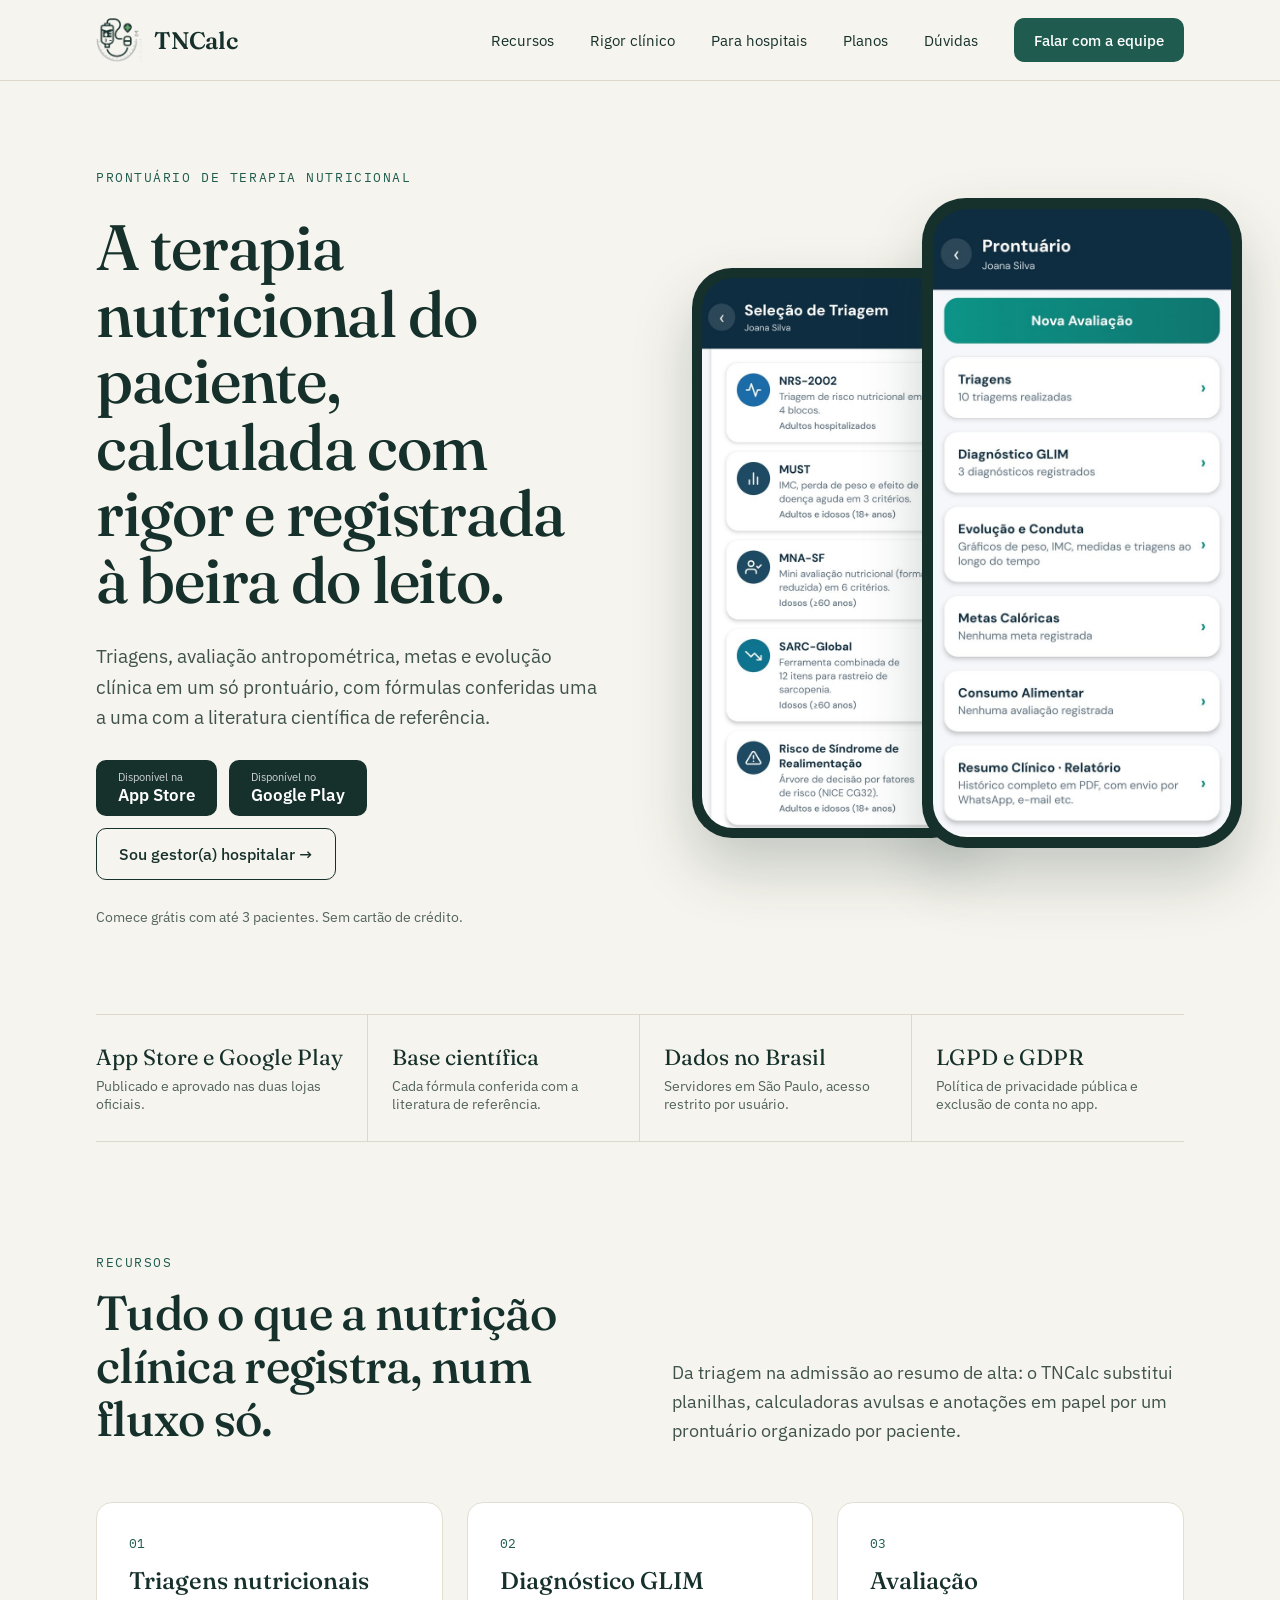
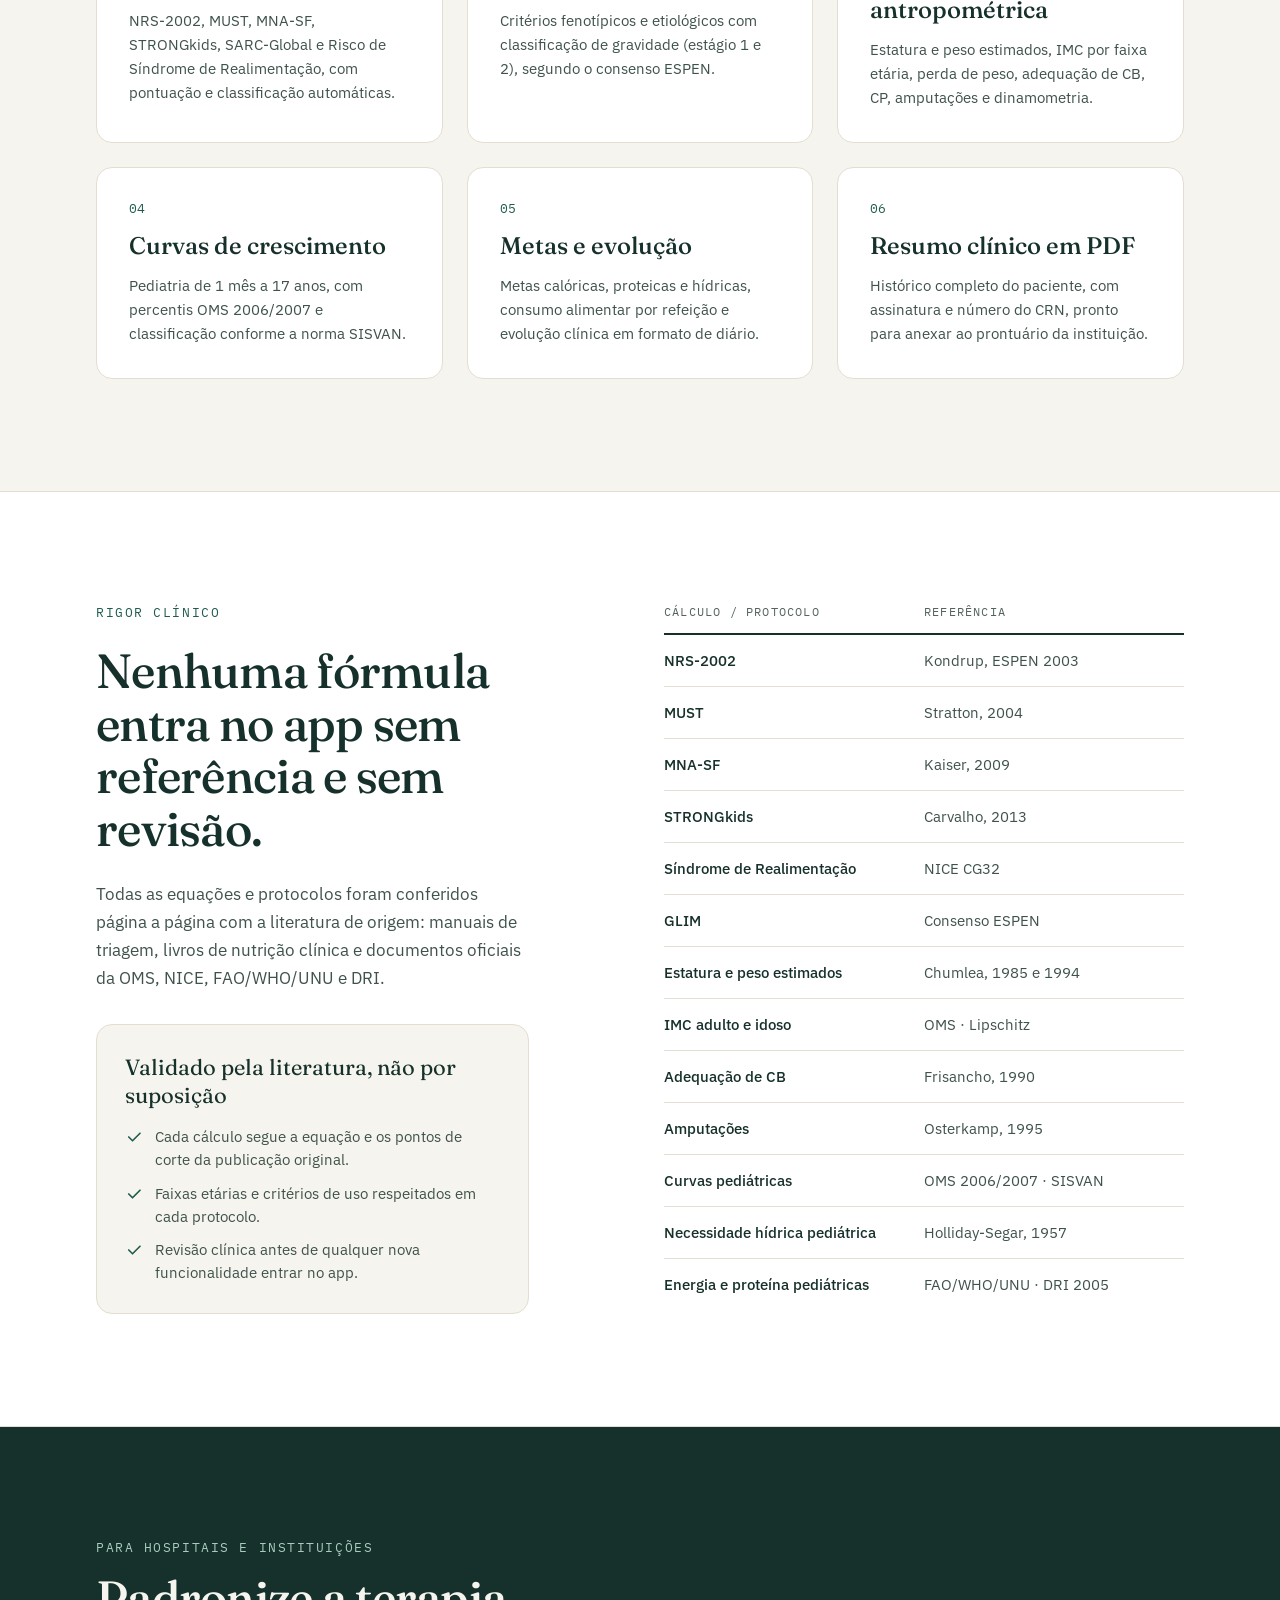
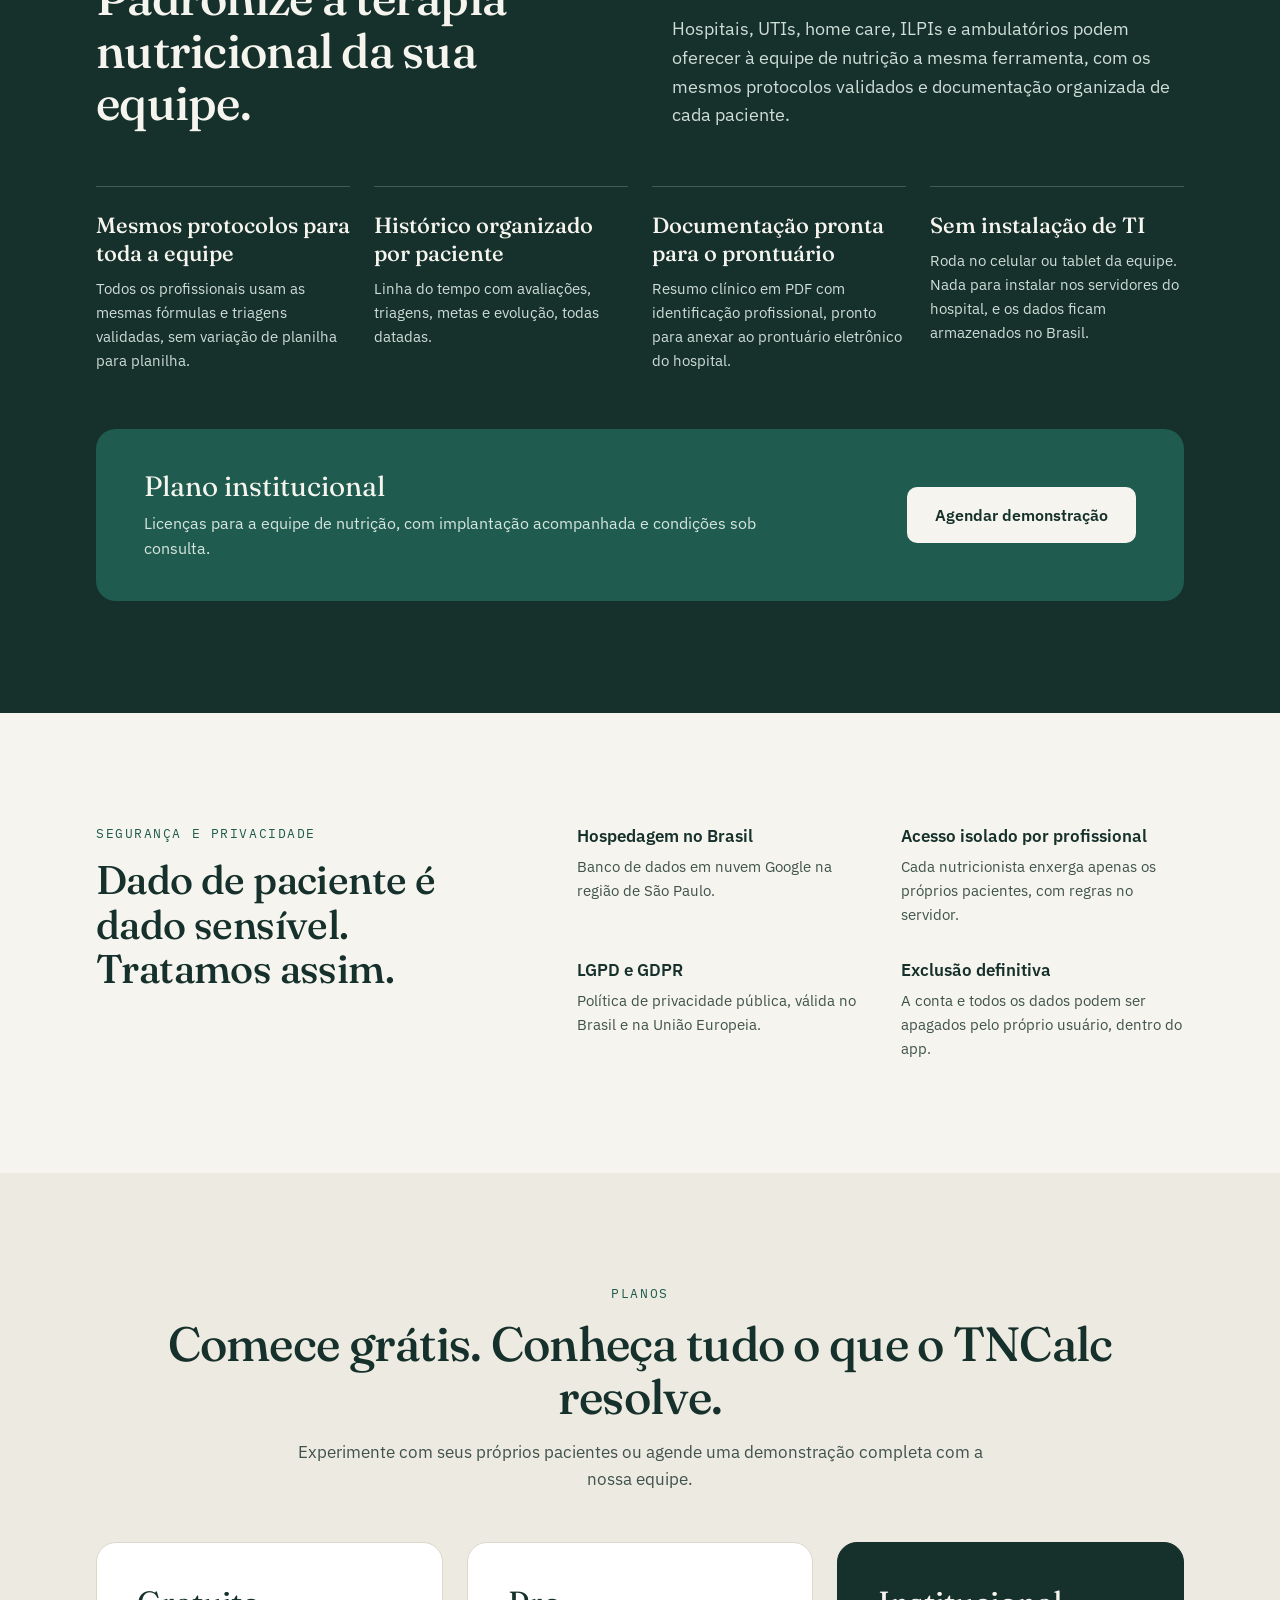
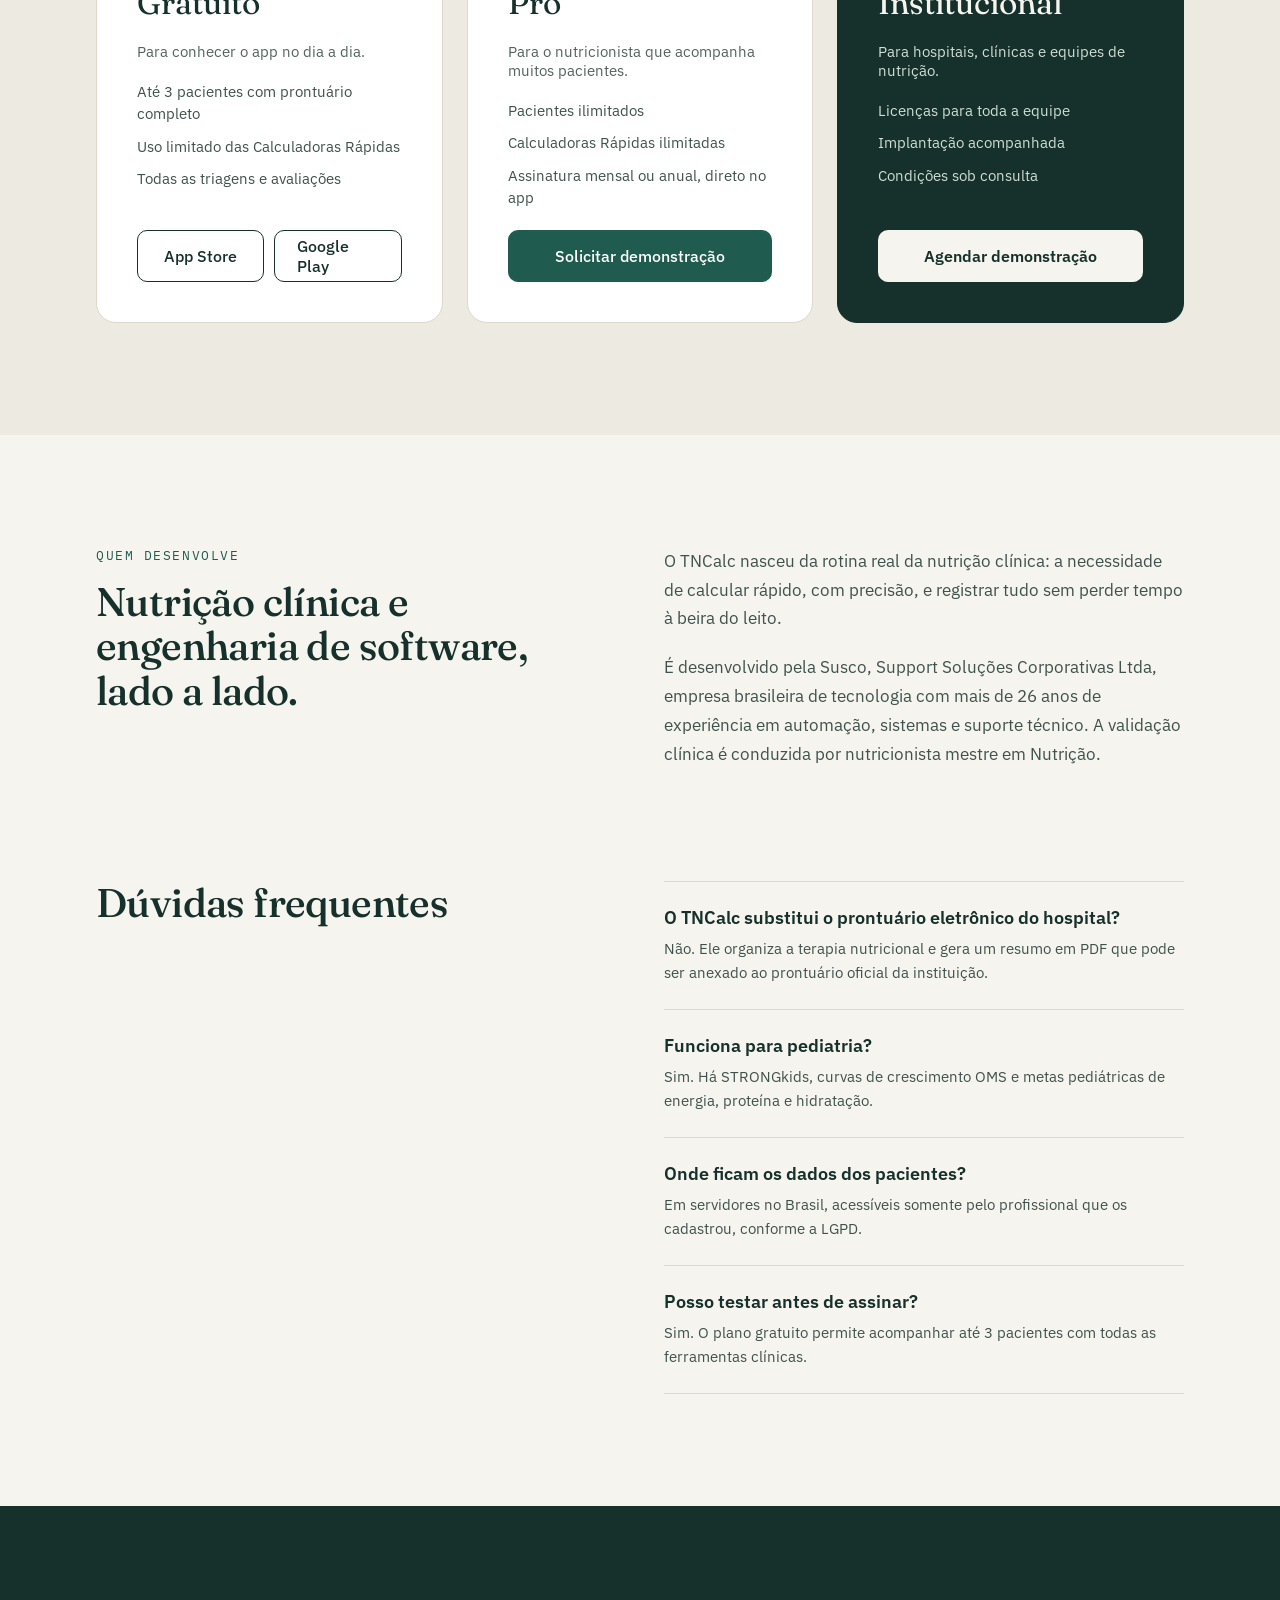
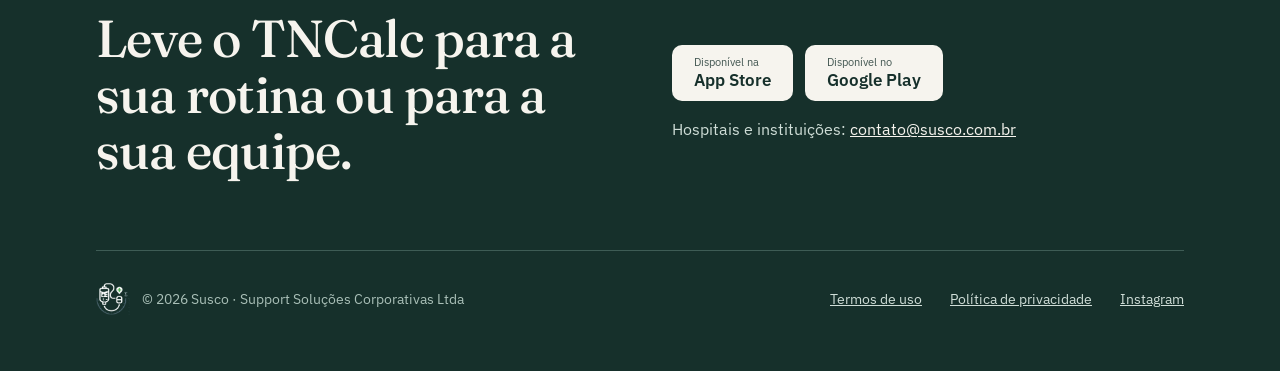
==== index.html @ eb5a2530 "Add files via upload" ====
<!doctype html>
<html lang="pt-BR">
<head>
<meta charset="utf-8">
<meta name="viewport" content="width=device-width, initial-scale=1">
<title>TNCalc · Prontuário de terapia nutricional</title>
<meta name="description" content="Triagens, avaliação antropométrica, GLIM, metas e evolução clínica em um só prontuário, com fórmulas conferidas com a literatura científica. Para nutricionistas, hospitais e instituições.">
<meta property="og:title" content="TNCalc · Prontuário de terapia nutricional">
<meta property="og:description" content="A terapia nutricional do paciente, calculada com rigor e registrada à beira do leito.">
<meta property="og:image" content="assets/img/tncalc-logo-escura.png">
<meta property="og:type" content="website">
<meta name="theme-color" content="#16302B">
<link rel="icon" type="image/png" href="assets/img/favicon.png">
<link rel="apple-touch-icon" href="assets/img/favicon.png">
<link rel="preconnect" href="https://fonts.googleapis.com">
<link rel="preconnect" href="https://fonts.gstatic.com" crossorigin>
<link href="https://fonts.googleapis.com/css2?family=Fraunces:opsz,wght@9..144,400;9..144,500;9..144,600&family=IBM+Plex+Sans:wght@400;500;600&family=IBM+Plex+Mono:wght@400;500&display=swap" rel="stylesheet">
<style>
:root{
  --ivory:#F6F4EE; --sand:#EDEAE1; --white:#FFFFFF; --line:#DDD8CB; --line-soft:#E3DED1;
  --ink:#16302B; --green:#1F5C4F; --text:#3F524C; --muted:#53635E;
  --on-dark:#CFDDD7; --on-dark-muted:#A9BFB7; --dark-line:#3E5C55; --mint:#E4EDE8;
  --serif:'Fraunces',Georgia,serif; --sans:'IBM Plex Sans',system-ui,sans-serif; --mono:'IBM Plex Mono',ui-monospace,monospace;
  --pad:96px;
}
*{box-sizing:border-box}
html{scroll-behavior:smooth}
body{margin:0;font-family:var(--sans);background:var(--ivory);color:var(--ink);-webkit-font-smoothing:antialiased}
img{max-width:100%;display:block}
a{color:var(--green)} a:hover{color:#123B32}
h1,h2,h3,p{margin:0}
.wrap{max-width:1440px;margin:0 auto;padding-left:var(--pad);padding-right:var(--pad)}
.eyebrow{font-family:var(--mono);font-size:13px;letter-spacing:.12em;text-transform:uppercase;color:var(--green)}
.h2{font-family:var(--serif);font-weight:500;font-size:48px;line-height:1.1;letter-spacing:-.015em}
.h2-sm{font-family:var(--serif);font-weight:500;font-size:40px;line-height:1.12;letter-spacing:-.015em}
.lead{font-size:18px;line-height:1.6;color:var(--text)}
.btn{display:inline-flex;align-items:center;justify-content:center;min-height:52px;padding:0 22px;border-radius:10px;text-decoration:none;font-weight:500;font-size:16px;transition:opacity .15s}
.btn:hover{opacity:.9}
.btn-dark{background:var(--ink);color:#fff} .btn-dark:hover{color:#fff}
.btn-green{background:var(--green);color:#fff} .btn-green:hover{color:#fff}
.btn-light{background:var(--ivory);color:var(--ink);font-weight:600} .btn-light:hover{color:var(--ink)}
.btn-outline{border:1.5px solid var(--ink);color:var(--ink)} .btn-outline:hover{color:var(--ink)}
.store{flex-direction:column;align-items:flex-start;min-height:56px}
.store small{font-size:11px;opacity:.8;font-weight:400} .store b{font-size:17px;font-weight:600}

/* header */
.site-header{border-bottom:1px solid var(--line);background:var(--ivory);position:sticky;top:0;z-index:10}
.site-header .wrap{display:flex;align-items:center;justify-content:space-between;padding-top:18px;padding-bottom:18px}
.brand{display:flex;align-items:center;gap:12px;text-decoration:none;color:var(--ink)}
.brand img{width:46px;height:44px;object-fit:contain}
.brand span{font-family:var(--serif);font-size:24px;font-weight:600;letter-spacing:-.01em}
.nav{display:flex;align-items:center;gap:36px;font-size:15px}
.nav a{color:var(--ink);text-decoration:none}
.nav a.btn{color:#fff;min-height:44px;padding:0 20px;font-size:15px}
.menu{display:none;position:relative}
.menu summary{list-style:none;width:44px;height:44px;border:1px solid var(--line);border-radius:10px;background:#fff;display:flex;align-items:center;justify-content:center;cursor:pointer}
.menu summary::-webkit-details-marker{display:none}
.menu nav{position:absolute;right:0;top:52px;background:#fff;border:1px solid var(--line);border-radius:12px;padding:8px;display:flex;flex-direction:column;min-width:220px;box-shadow:0 12px 30px rgba(22,48,43,.12)}
.menu nav a{padding:12px 14px;color:var(--ink);text-decoration:none;border-radius:8px}
.menu nav a:hover{background:var(--ivory)}

/* hero */
.hero .wrap{display:grid;grid-template-columns:repeat(2,minmax(0,1fr));gap:64px;padding-top:88px;padding-bottom:88px;align-items:center}
.hero-copy{display:flex;flex-direction:column;gap:28px}
.hero h1{font-family:var(--serif);font-weight:500;font-size:64px;line-height:1.04;letter-spacing:-.02em}
.hero p.lead{font-size:19px;max-width:560px}
.cta-row{display:flex;gap:12px;flex-wrap:wrap}
.note{font-size:14px;color:var(--muted)}
.phones{position:relative;height:700px}
.phones .halo{position:absolute;width:540px;height:540px;border-radius:50%;background:var(--mint);left:30px;top:70px}
.phone{position:absolute;background:var(--ink);box-shadow:0 30px 60px rgba(22,48,43,.22)}
.phone img{width:100%;height:100%;object-fit:cover;object-position:top}
.phone-back{left:20px;top:70px;width:280px;height:570px;border-radius:40px;padding:10px}
.phone-back img{border-radius:31px}
.phone-front{left:250px;top:0;width:320px;height:650px;border-radius:44px;padding:11px}
.phone-front img{border-radius:34px}

/* trust */
.trust{display:grid;grid-template-columns:repeat(4,minmax(0,1fr));border-top:1px solid var(--line);border-bottom:1px solid var(--line)}
.trust div{padding:28px 24px;display:flex;flex-direction:column;gap:6px;border-right:1px solid var(--line)}
.trust div:first-child{padding-left:0} .trust div:last-child{border-right:0;padding-right:0}
.trust strong{font-family:var(--serif);font-weight:400;font-size:22px}
.trust span{font-size:14px;color:var(--muted)}

/* features */
.section{padding-top:112px;padding-bottom:112px}
.split{display:grid;grid-template-columns:repeat(2,minmax(0,1fr));gap:64px;align-items:end}
.stack{display:flex;flex-direction:column;gap:16px}
.cards{display:grid;grid-template-columns:repeat(3,minmax(0,1fr));gap:24px;margin-top:56px}
.card{background:#fff;border:1px solid var(--line-soft);border-radius:16px;padding:32px;display:flex;flex-direction:column;gap:14px}
.card .num{font-family:var(--mono);font-size:13px;color:var(--green)}
.card h3{font-family:var(--serif);font-weight:500;font-size:24px}
.card p{font-size:15px;line-height:1.6;color:var(--text)}

/* rigor */
.rigor{background:#fff;border-top:1px solid var(--line-soft);border-bottom:1px solid var(--line-soft)}
.rigor .wrap{display:grid;grid-template-columns:5fr 1fr 6fr;column-gap:24px}
.rigor-left{display:flex;flex-direction:column;gap:24px}
.rigor-left p{font-size:17px;line-height:1.65;color:var(--text)}
.proof{margin-top:8px;padding:28px;border-radius:16px;background:var(--ivory);border:1px solid var(--line-soft);display:flex;flex-direction:column;gap:16px}
.proof h3{font-family:var(--serif);font-weight:400;font-size:22px}
.proof ul{list-style:none;margin:0;padding:0;display:flex;flex-direction:column;gap:10px}
.proof li{display:flex;gap:12px;align-items:flex-start;font-size:15px;line-height:1.55;color:var(--text)}
.proof svg{flex-shrink:0;margin-top:3px}
.refs{grid-column:3;width:100%;border-collapse:collapse;align-self:start}
.refs th{text-align:left;font-family:var(--mono);font-size:12px;letter-spacing:.1em;text-transform:uppercase;color:var(--muted);font-weight:400;padding:0 0 14px;border-bottom:2px solid var(--ink)}
.refs td{padding:16px 0;border-bottom:1px solid var(--line-soft);font-size:15px;width:50%}
.refs td:first-child{font-weight:500} .refs td:last-child{color:var(--text)}
.refs tr:last-child td{border-bottom:0}

/* hospitals */
.dark{background:var(--ink);color:var(--ivory)}
.dark .eyebrow{color:#A9CBBE}
.dark .lead{color:var(--on-dark)}
.hosp-grid{display:grid;grid-template-columns:repeat(4,minmax(0,1fr));gap:24px;margin-top:56px}
.hosp-grid div{border-top:1px solid var(--dark-line);padding-top:24px;display:flex;flex-direction:column;gap:10px}
.hosp-grid h3{font-family:var(--serif);font-weight:500;font-size:22px}
.hosp-grid p{font-size:15px;line-height:1.6;color:var(--on-dark)}
.inst{margin-top:56px;display:flex;align-items:center;justify-content:space-between;gap:32px;padding:40px 48px;border-radius:20px;background:var(--green)}
.inst h3{font-family:var(--serif);font-weight:400;font-size:28px}
.inst p{font-size:16px;color:#D6E5DF;max-width:640px;line-height:1.55;margin-top:8px}
.inst .btn{white-space:nowrap;min-height:56px;padding:0 28px}

/* security */
.sec .wrap{display:grid;grid-template-columns:4fr 1fr 7fr;column-gap:24px}
.sec-grid{grid-column:3;display:grid;grid-template-columns:repeat(2,minmax(0,1fr));gap:32px 40px}
.sec-grid div{display:flex;flex-direction:column;gap:8px}
.sec-grid h3{font-size:17px;font-weight:600}
.sec-grid p{font-size:15px;line-height:1.6;color:var(--text)}

/* plans */
.plans{background:var(--sand)}
.plans-head{display:flex;flex-direction:column;gap:16px;align-items:center;text-align:center}
.plans-head p{font-size:17px;line-height:1.6;color:var(--text);max-width:720px}
.plan-grid{display:grid;grid-template-columns:repeat(3,minmax(0,1fr));gap:24px;margin-top:48px}
.plan{background:#fff;border:1px solid var(--line);border-radius:20px;padding:40px;display:flex;flex-direction:column;gap:20px}
.plan h3{font-family:var(--serif);font-weight:400;font-size:32px}
.plan .for{font-size:15px;color:var(--muted)}
.plan ul{list-style:none;margin:0;padding:0;display:flex;flex-direction:column;gap:10px;font-size:15px;color:var(--text);line-height:1.5}
.plan .actions{margin-top:auto;display:grid;grid-template-columns:repeat(2,minmax(0,1fr));gap:10px}
.plan .actions.one{grid-template-columns:1fr}
.plan-dark{background:var(--ink);color:var(--ivory);border-color:var(--ink)}
.plan-dark .for,.plan-dark ul{color:var(--on-dark)}

/* about + faq */
.two-col{display:grid;grid-template-columns:5fr 1fr 6fr;column-gap:24px;align-items:start}
.two-col > :last-child{grid-column:3}
.about-text{display:flex;flex-direction:column;gap:20px;font-size:17px;line-height:1.7;color:var(--text)}
.faq-item{padding:24px 0;border-top:1px solid var(--line);display:flex;flex-direction:column;gap:8px}
.faq-item:last-child{border-bottom:1px solid var(--line)}
.faq-item h3{font-size:18px;font-weight:600}
.faq-item p{font-size:15px;line-height:1.6;color:var(--text)}

/* footer */
.footer{background:var(--ink);color:var(--ivory)}
.footer .wrap{padding-top:104px;padding-bottom:56px;display:flex;flex-direction:column;gap:72px}
.footer-cta{display:grid;grid-template-columns:repeat(2,minmax(0,1fr));gap:64px;align-items:center}
.footer h2{font-family:var(--serif);font-weight:500;font-size:52px;line-height:1.08;letter-spacing:-.015em}
.footer .contact{font-size:16px;color:var(--on-dark);line-height:1.6;margin-top:16px}
.footer .contact a{color:var(--ivory)}
.footer-bottom{display:flex;justify-content:space-between;align-items:center;gap:24px;padding-top:32px;border-top:1px solid var(--dark-line);font-size:14px;color:var(--on-dark-muted);flex-wrap:wrap}
.footer-bottom .copy{display:flex;align-items:center;gap:12px}
.footer-bottom .copy img{width:34px;height:32px;object-fit:contain}
.footer-bottom nav{display:flex;gap:28px;flex-wrap:wrap}
.footer-bottom nav a{color:var(--on-dark)}

/* ---------- tablet ---------- */
@media (max-width:1100px){
  :root{--pad:48px}
  .nav{gap:22px}
  .hero h1{font-size:52px}
  .phones{height:600px;transform:scale(.86);transform-origin:top left}
  .cards{grid-template-columns:repeat(2,minmax(0,1fr))}
  .hosp-grid{grid-template-columns:repeat(2,minmax(0,1fr))}
}
/* ---------- phone ---------- */
@media (max-width:860px){
  :root{--pad:20px}
  .nav{display:none} .menu{display:block}
  .brand img{width:40px;height:38px} .brand span{font-size:21px}
  .site-header .wrap{padding-top:12px;padding-bottom:12px}
  .hero .wrap{grid-template-columns:1fr;gap:40px;padding-top:40px;padding-bottom:48px}
  .hero h1{font-size:36px;line-height:1.08}
  .hero p.lead{font-size:16px}
  .cta-row{display:grid;grid-template-columns:repeat(2,minmax(0,1fr))}
  .cta-row .btn-outline{grid-column:1 / -1}
  .note{text-align:center}
  .phones{height:auto;transform:none;display:flex;justify-content:center}
  .phones .halo{width:320px;height:320px;left:50%;transform:translateX(-50%);top:60px}
  .phone-back{display:none}
  .phone-front{position:relative;left:auto;top:auto;width:260px;height:528px;border-radius:38px;padding:9px}
  .phone-front img{border-radius:30px}
  .trust{grid-template-columns:repeat(2,minmax(0,1fr))}
  .trust div{padding:18px 12px 18px 0;border-bottom:1px solid var(--line)}
  .trust div:nth-child(2n){border-right:0;padding-left:14px;padding-right:0}
  .trust div:nth-child(2n+1){padding-left:0}
  .trust div:nth-child(n+3){border-bottom:0}
  .trust strong{font-size:17px} .trust span{font-size:13px}
  .section{padding-top:64px;padding-bottom:64px}
  .h2{font-size:30px;line-height:1.12} .h2-sm{font-size:28px;line-height:1.14}
  .lead{font-size:15px}
  .split{grid-template-columns:1fr;gap:16px}
  .cards{grid-template-columns:1fr;gap:12px;margin-top:24px}
  .card{padding:20px;gap:8px} .card h3{font-size:20px} .card p{font-size:14px}
  .rigor .wrap,.sec .wrap,.two-col{grid-template-columns:1fr;row-gap:24px}
  .refs,.sec-grid,.two-col > :last-child{grid-column:1}
  .rigor-left p{font-size:15px}
  .proof{padding:20px} .proof h3{font-size:19px} .proof li{font-size:14px}
  .refs td{font-size:14px;padding:13px 0}
  .hosp-grid{grid-template-columns:1fr;gap:18px;margin-top:24px}
  .hosp-grid div{padding-top:16px;gap:6px} .hosp-grid h3{font-size:19px} .hosp-grid p{font-size:14px}
  .inst{flex-direction:column;align-items:stretch;padding:24px;margin-top:24px;gap:14px}
  .inst h3{font-size:22px} .inst p{font-size:14px}
  .sec-grid{grid-template-columns:1fr;gap:18px}
  .plans-head{align-items:flex-start;text-align:left}
  .plans-head p{font-size:15px}
  .plan-grid{grid-template-columns:1fr;gap:16px;margin-top:24px}
  .plan{padding:24px;gap:12px} .plan h3{font-size:26px}
  .about-text{font-size:15px}
  .faq-item{padding:18px 0} .faq-item h3{font-size:16px} .faq-item p{font-size:14px}
  .footer .wrap{padding-top:56px;padding-bottom:40px;gap:28px}
  .footer-cta{grid-template-columns:1fr;gap:24px}
  .footer h2{font-size:30px;line-height:1.12}
  .footer-bottom{flex-direction:column-reverse;align-items:flex-start;font-size:13px}
}
</style>
</head>
<body>

<header class="site-header">
  <div class="wrap">
    <a class="brand" href="#topo"><img src="assets/img/tncalc-icone-escura.png" alt="Logo TNCalc" width="46" height="44"><span>TNCalc</span></a>
    <nav class="nav" aria-label="Principal">
      <a href="#recursos">Recursos</a>
      <a href="#rigor">Rigor clínico</a>
      <a href="#hospitais">Para hospitais</a>
      <a href="#planos">Planos</a>
      <a href="#faq">Dúvidas</a>
      <a class="btn btn-green" href="mailto:contato@susco.com.br?subject=TNCalc">Falar com a equipe</a>
    </nav>
    <details class="menu">
      <summary aria-label="Abrir menu"><svg width="20" height="20" viewBox="0 0 24 24" fill="none" stroke="#16302B" stroke-width="2" stroke-linecap="round" aria-hidden="true"><path d="M4 7h16M4 12h16M4 17h16"/></svg></summary>
      <nav aria-label="Menu">
        <a href="#recursos">Recursos</a>
        <a href="#rigor">Rigor clínico</a>
        <a href="#hospitais">Para hospitais</a>
        <a href="#planos">Planos</a>
        <a href="#faq">Dúvidas</a>
        <a href="mailto:contato@susco.com.br?subject=TNCalc">Falar com a equipe</a>
      </nav>
    </details>
  </div>
</header>

<main id="topo">

<section class="hero">
  <div class="wrap">
    <div class="hero-copy">
      <div class="eyebrow">Prontuário de terapia nutricional</div>
      <h1>A terapia nutricional do paciente, calculada com rigor e registrada à beira do leito.</h1>
      <p class="lead">Triagens, avaliação antropométrica, metas e evolução clínica em um só prontuário, com fórmulas conferidas uma a uma com a literatura científica de referência.</p>
      <div class="cta-row">
        <a class="btn btn-dark store" href="https://apps.apple.com/br/app/tncalc/id6794928542"><small>Disponível na</small><b>App Store</b></a>
        <a class="btn btn-dark store" href="https://play.google.com/store/apps/details?id=br.com.susco.tncalc"><small>Disponível no</small><b>Google Play</b></a>
        <a class="btn btn-outline" href="#hospitais">Sou gestor(a) hospitalar →</a>
      </div>
      <div class="note">Comece grátis com até 3 pacientes. Sem cartão de crédito.</div>
    </div>
    <div class="phones">
      <div class="halo"></div>
      <div class="phone phone-back"><img src="assets/img/tela-triagem.jpg" alt="Tela de seleção de triagem do TNCalc: NRS-2002, MUST, MNA-SF, SARC-Global e Risco de Síndrome de Realimentação" loading="lazy"></div>
      <div class="phone phone-front"><img src="assets/img/tela-prontuario.jpg" alt="Tela do prontuário do paciente no TNCalc com triagens, diagnóstico GLIM, evolução, metas, consumo alimentar e resumo clínico"></div>
    </div>
  </div>
</section>

<div class="wrap">
  <div class="trust">
    <div><strong>App Store e Google Play</strong><span>Publicado e aprovado nas duas lojas oficiais.</span></div>
    <div><strong>Base científica</strong><span>Cada fórmula conferida com a literatura de referência.</span></div>
    <div><strong>Dados no Brasil</strong><span>Servidores em São Paulo, acesso restrito por usuário.</span></div>
    <div><strong>LGPD e GDPR</strong><span>Política de privacidade pública e exclusão de conta no app.</span></div>
  </div>
</div>

<section id="recursos" class="section">
  <div class="wrap">
    <div class="split">
      <div class="stack">
        <div class="eyebrow">Recursos</div>
        <h2 class="h2">Tudo o que a nutrição clínica registra, num fluxo só.</h2>
      </div>
      <p class="lead">Da triagem na admissão ao resumo de alta: o TNCalc substitui planilhas, calculadoras avulsas e anotações em papel por um prontuário organizado por paciente.</p>
    </div>
    <div class="cards">
      <article class="card"><div class="num">01</div><h3>Triagens nutricionais</h3><p>NRS-2002, MUST, MNA-SF, STRONGkids, SARC-Global e Risco de Síndrome de Realimentação, com pontuação e classificação automáticas.</p></article>
      <article class="card"><div class="num">02</div><h3>Diagnóstico GLIM</h3><p>Critérios fenotípicos e etiológicos com classificação de gravidade (estágio 1 e 2), segundo o consenso ESPEN.</p></article>
      <article class="card"><div class="num">03</div><h3>Avaliação antropométrica</h3><p>Estatura e peso estimados, IMC por faixa etária, perda de peso, adequação de CB, CP, amputações e dinamometria.</p></article>
      <article class="card"><div class="num">04</div><h3>Curvas de crescimento</h3><p>Pediatria de 1 mês a 17 anos, com percentis OMS 2006/2007 e classificação conforme a norma SISVAN.</p></article>
      <article class="card"><div class="num">05</div><h3>Metas e evolução</h3><p>Metas calóricas, proteicas e hídricas, consumo alimentar por refeição e evolução clínica em formato de diário.</p></article>
      <article class="card"><div class="num">06</div><h3>Resumo clínico em PDF</h3><p>Histórico completo do paciente, com assinatura e número do CRN, pronto para anexar ao prontuário da instituição.</p></article>
    </div>
  </div>
</section>

<section id="rigor" class="section rigor">
  <div class="wrap">
    <div class="rigor-left">
      <div class="eyebrow">Rigor clínico</div>
      <h2 class="h2">Nenhuma fórmula entra no app sem referência e sem revisão.</h2>
      <p>Todas as equações e protocolos foram conferidos página a página com a literatura de origem: manuais de triagem, livros de nutrição clínica e documentos oficiais da OMS, NICE, FAO/WHO/UNU e DRI.</p>
      <div class="proof">
        <h3>Validado pela literatura, não por suposição</h3>
        <ul>
          <li><svg width="18" height="18" viewBox="0 0 24 24" fill="none" stroke="#1F5C4F" stroke-width="2.2" stroke-linecap="round" stroke-linejoin="round" aria-hidden="true"><path d="M5 12l5 5L20 7"/></svg>Cada cálculo segue a equação e os pontos de corte da publicação original.</li>
          <li><svg width="18" height="18" viewBox="0 0 24 24" fill="none" stroke="#1F5C4F" stroke-width="2.2" stroke-linecap="round" stroke-linejoin="round" aria-hidden="true"><path d="M5 12l5 5L20 7"/></svg>Faixas etárias e critérios de uso respeitados em cada protocolo.</li>
          <li><svg width="18" height="18" viewBox="0 0 24 24" fill="none" stroke="#1F5C4F" stroke-width="2.2" stroke-linecap="round" stroke-linejoin="round" aria-hidden="true"><path d="M5 12l5 5L20 7"/></svg>Revisão clínica antes de qualquer nova funcionalidade entrar no app.</li>
        </ul>
      </div>
    </div>
    <table class="refs">
      <thead><tr><th>Cálculo / protocolo</th><th>Referência</th></tr></thead>
      <tbody>
        <tr><td>NRS-2002</td><td>Kondrup, ESPEN 2003</td></tr>
        <tr><td>MUST</td><td>Stratton, 2004</td></tr>
        <tr><td>MNA-SF</td><td>Kaiser, 2009</td></tr>
        <tr><td>STRONGkids</td><td>Carvalho, 2013</td></tr>
        <tr><td>Síndrome de Realimentação</td><td>NICE CG32</td></tr>
        <tr><td>GLIM</td><td>Consenso ESPEN</td></tr>
        <tr><td>Estatura e peso estimados</td><td>Chumlea, 1985 e 1994</td></tr>
        <tr><td>IMC adulto e idoso</td><td>OMS · Lipschitz</td></tr>
        <tr><td>Adequação de CB</td><td>Frisancho, 1990</td></tr>
        <tr><td>Amputações</td><td>Osterkamp, 1995</td></tr>
        <tr><td>Curvas pediátricas</td><td>OMS 2006/2007 · SISVAN</td></tr>
        <tr><td>Necessidade hídrica pediátrica</td><td>Holliday-Segar, 1957</td></tr>
        <tr><td>Energia e proteína pediátricas</td><td>FAO/WHO/UNU · DRI 2005</td></tr>
      </tbody>
    </table>
  </div>
</section>

<section id="hospitais" class="section dark">
  <div class="wrap">
    <div class="split">
      <div class="stack">
        <div class="eyebrow">Para hospitais e instituições</div>
        <h2 class="h2">Padronize a terapia nutricional da sua equipe.</h2>
      </div>
      <p class="lead">Hospitais, UTIs, home care, ILPIs e ambulatórios podem oferecer à equipe de nutrição a mesma ferramenta, com os mesmos protocolos validados e documentação organizada de cada paciente.</p>
    </div>
    <div class="hosp-grid">
      <div><h3>Mesmos protocolos para toda a equipe</h3><p>Todos os profissionais usam as mesmas fórmulas e triagens validadas, sem variação de planilha para planilha.</p></div>
      <div><h3>Histórico organizado por paciente</h3><p>Linha do tempo com avaliações, triagens, metas e evolução, todas datadas.</p></div>
      <div><h3>Documentação pronta para o prontuário</h3><p>Resumo clínico em PDF com identificação profissional, pronto para anexar ao prontuário eletrônico do hospital.</p></div>
      <div><h3>Sem instalação de TI</h3><p>Roda no celular ou tablet da equipe. Nada para instalar nos servidores do hospital, e os dados ficam armazenados no Brasil.</p></div>
    </div>
    <div class="inst">
      <div><h3>Plano institucional</h3><p>Licenças para a equipe de nutrição, com implantação acompanhada e condições sob consulta.</p></div>
      <a class="btn btn-light" href="mailto:contato@susco.com.br?subject=Demonstra%C3%A7%C3%A3o%20TNCalc">Agendar demonstração</a>
    </div>
  </div>
</section>

<section class="section sec">
  <div class="wrap">
    <div class="stack">
      <div class="eyebrow">Segurança e privacidade</div>
      <h2 class="h2-sm">Dado de paciente é dado sensível. Tratamos assim.</h2>
    </div>
    <div class="sec-grid">
      <div><h3>Hospedagem no Brasil</h3><p>Banco de dados em nuvem Google na região de São Paulo.</p></div>
      <div><h3>Acesso isolado por profissional</h3><p>Cada nutricionista enxerga apenas os próprios pacientes, com regras no servidor.</p></div>
      <div><h3>LGPD e GDPR</h3><p>Política de privacidade pública, válida no Brasil e na União Europeia.</p></div>
      <div><h3>Exclusão definitiva</h3><p>A conta e todos os dados podem ser apagados pelo próprio usuário, dentro do app.</p></div>
    </div>
  </div>
</section>

<section id="planos" class="section plans">
  <div class="wrap">
    <div class="plans-head">
      <div class="eyebrow">Planos</div>
      <h2 class="h2">Comece grátis. Conheça tudo o que o TNCalc resolve.</h2>
      <p>Experimente com seus próprios pacientes ou agende uma demonstração completa com a nossa equipe.</p>
    </div>
    <div class="plan-grid">
      <article class="plan">
        <h3>Gratuito</h3>
        <div class="for">Para conhecer o app no dia a dia.</div>
        <ul><li>Até 3 pacientes com prontuário completo</li><li>Uso limitado das Calculadoras Rápidas</li><li>Todas as triagens e avaliações</li></ul>
        <div class="actions">
          <a class="btn btn-outline" href="https://apps.apple.com/br/app/tncalc/id6794928542">App Store</a>
          <a class="btn btn-outline" href="https://play.google.com/store/apps/details?id=br.com.susco.tncalc">Google Play</a>
        </div>
      </article>
      <article class="plan">
        <h3>Pro</h3>
        <div class="for">Para o nutricionista que acompanha muitos pacientes.</div>
        <ul><li>Pacientes ilimitados</li><li>Calculadoras Rápidas ilimitadas</li><li>Assinatura mensal ou anual, direto no app</li></ul>
        <div class="actions one"><a class="btn btn-green" href="mailto:contato@susco.com.br?subject=Demonstra%C3%A7%C3%A3o%20TNCalc">Solicitar demonstração</a></div>
      </article>
      <article class="plan plan-dark">
        <h3>Institucional</h3>
        <div class="for">Para hospitais, clínicas e equipes de nutrição.</div>
        <ul><li>Licenças para toda a equipe</li><li>Implantação acompanhada</li><li>Condições sob consulta</li></ul>
        <div class="actions one"><a class="btn btn-light" href="mailto:contato@susco.com.br?subject=Demonstra%C3%A7%C3%A3o%20TNCalc">Agendar demonstração</a></div>
      </article>
    </div>
  </div>
</section>

<section class="section">
  <div class="wrap two-col">
    <div class="stack">
      <div class="eyebrow">Quem desenvolve</div>
      <h2 class="h2-sm">Nutrição clínica e engenharia de software, lado a lado.</h2>
    </div>
    <div class="about-text">
      <p>O TNCalc nasceu da rotina real da nutrição clínica: a necessidade de calcular rápido, com precisão, e registrar tudo sem perder tempo à beira do leito.</p>
      <p>É desenvolvido pela Susco, Support Soluções Corporativas Ltda, empresa brasileira de tecnologia com mais de 26 anos de experiência em automação, sistemas e suporte técnico. A validação clínica é conduzida por nutricionista mestre em Nutrição.</p>
    </div>
  </div>
</section>

<section id="faq" class="section" style="padding-top:0">
  <div class="wrap two-col">
    <h2 class="h2-sm">Dúvidas frequentes</h2>
    <div>
      <div class="faq-item"><h3>O TNCalc substitui o prontuário eletrônico do hospital?</h3><p>Não. Ele organiza a terapia nutricional e gera um resumo em PDF que pode ser anexado ao prontuário oficial da instituição.</p></div>
      <div class="faq-item"><h3>Funciona para pediatria?</h3><p>Sim. Há STRONGkids, curvas de crescimento OMS e metas pediátricas de energia, proteína e hidratação.</p></div>
      <div class="faq-item"><h3>Onde ficam os dados dos pacientes?</h3><p>Em servidores no Brasil, acessíveis somente pelo profissional que os cadastrou, conforme a LGPD.</p></div>
      <div class="faq-item"><h3>Posso testar antes de assinar?</h3><p>Sim. O plano gratuito permite acompanhar até 3 pacientes com todas as ferramentas clínicas.</p></div>
    </div>
  </div>
</section>

</main>

<footer id="contato" class="footer">
  <div class="wrap">
    <div class="footer-cta">
      <h2>Leve o TNCalc para a sua rotina ou para a sua equipe.</h2>
      <div>
        <div class="cta-row">
          <a class="btn btn-light store" href="https://apps.apple.com/br/app/tncalc/id6794928542"><small>Disponível na</small><b>App Store</b></a>
          <a class="btn btn-light store" href="https://play.google.com/store/apps/details?id=br.com.susco.tncalc"><small>Disponível no</small><b>Google Play</b></a>
        </div>
        <p class="contact">Hospitais e instituições: <a href="mailto:contato@susco.com.br">contato@susco.com.br</a></p>
      </div>
    </div>
    <div class="footer-bottom">
      <div class="copy"><img src="assets/img/tncalc-icone-clara.png" alt="Logo TNCalc" width="34" height="32">© 2026 Susco · Support Soluções Corporativas Ltda</div>
      <nav aria-label="Rodapé">
        <a href="#">Termos de uso</a>
        <a href="https://susco.com.br/tncalc/privacidade.html">Política de privacidade</a>
        <a href="#">Instagram</a>
      </nav>
    </div>
  </div>
</footer>

<script>
  // Fecha o menu mobile ao tocar num link
  document.querySelectorAll('.menu nav a').forEach(function(a){
    a.addEventListener('click', function(){ a.closest('details').removeAttribute('open'); });
  });
</script>
</body>
</html>
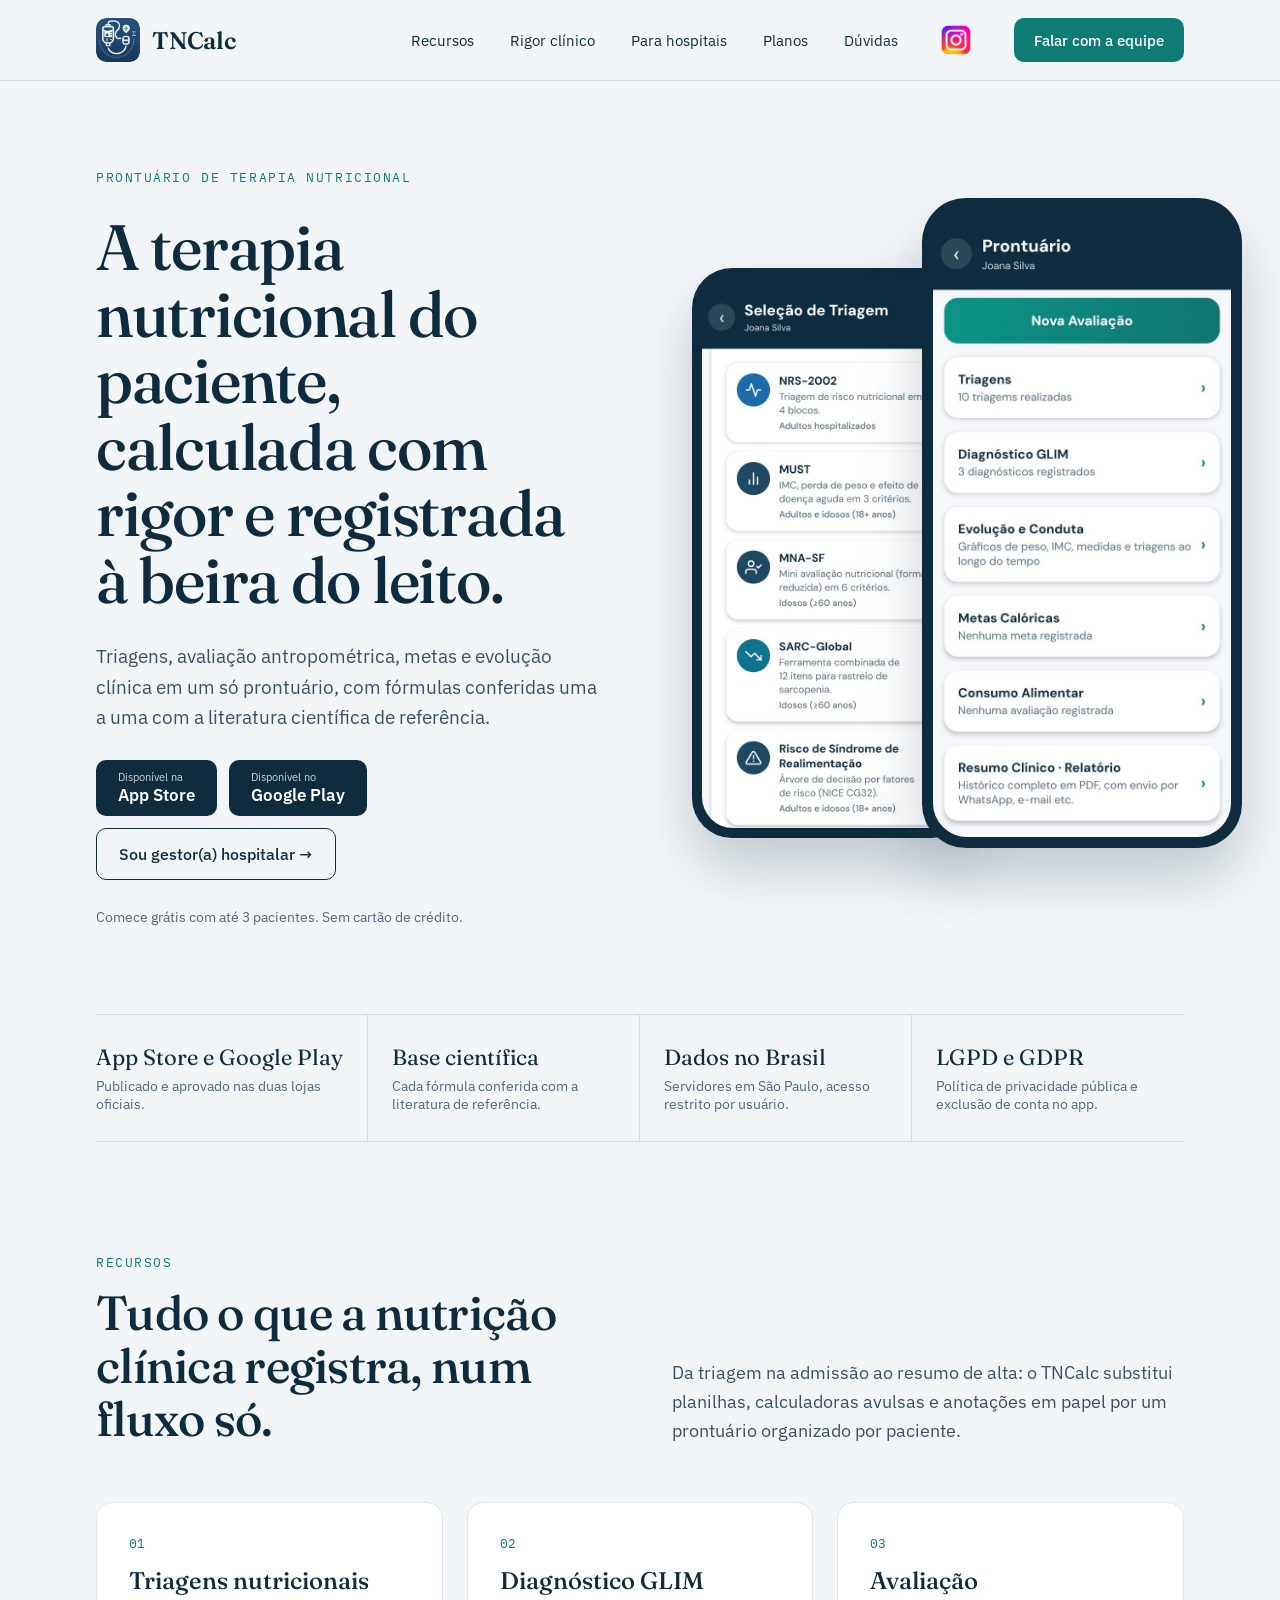
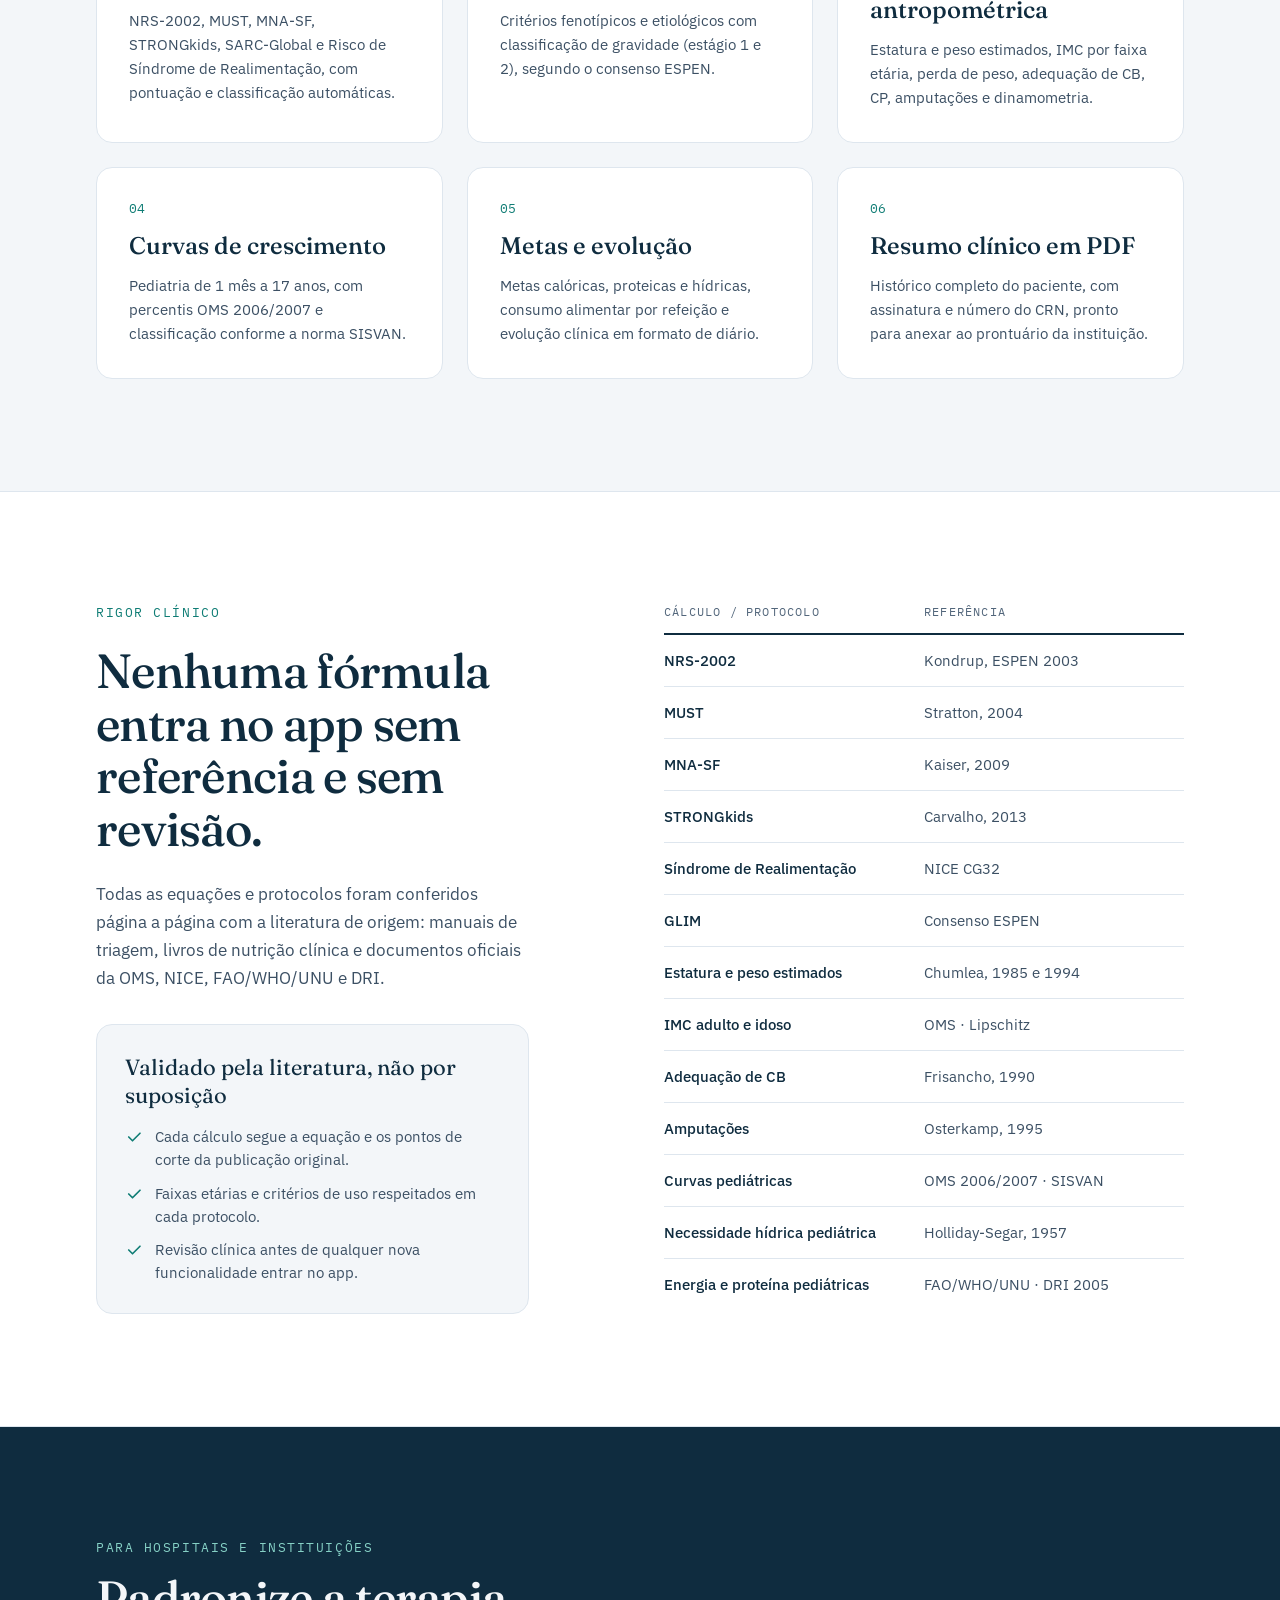
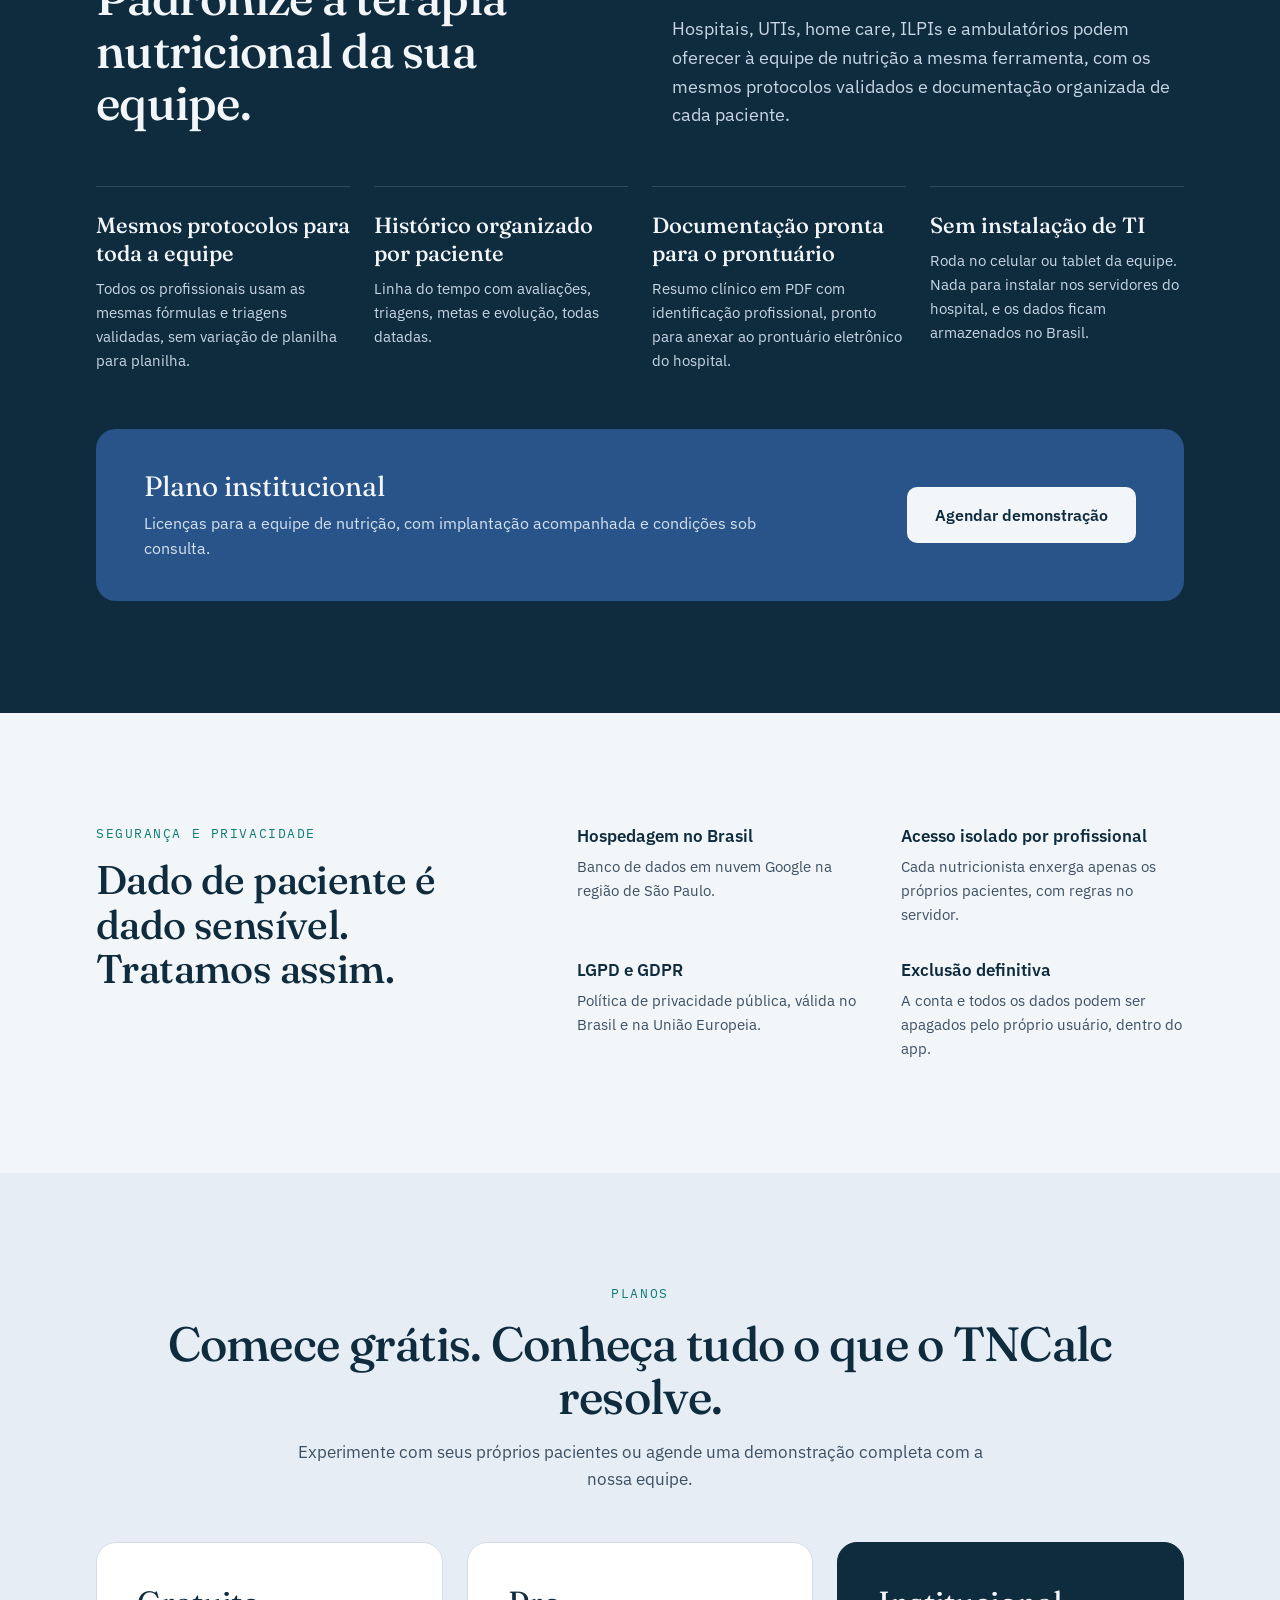
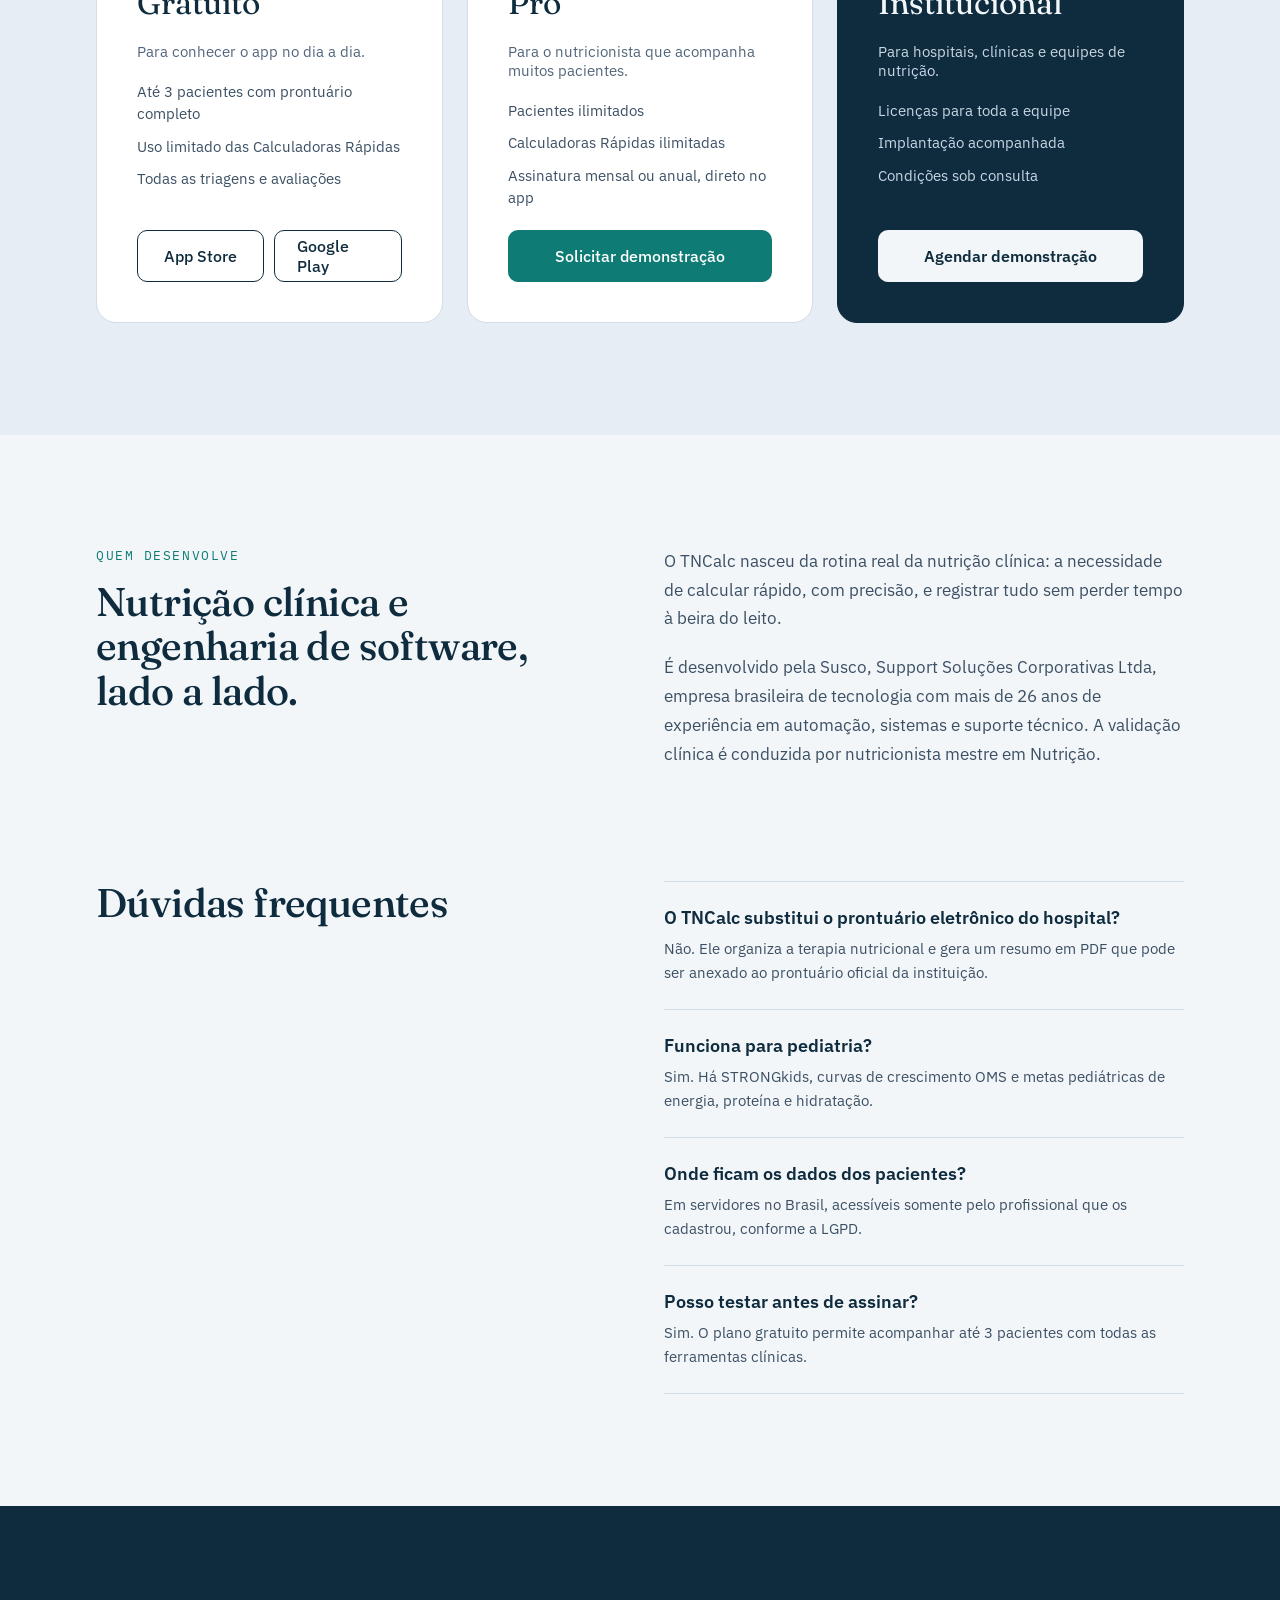
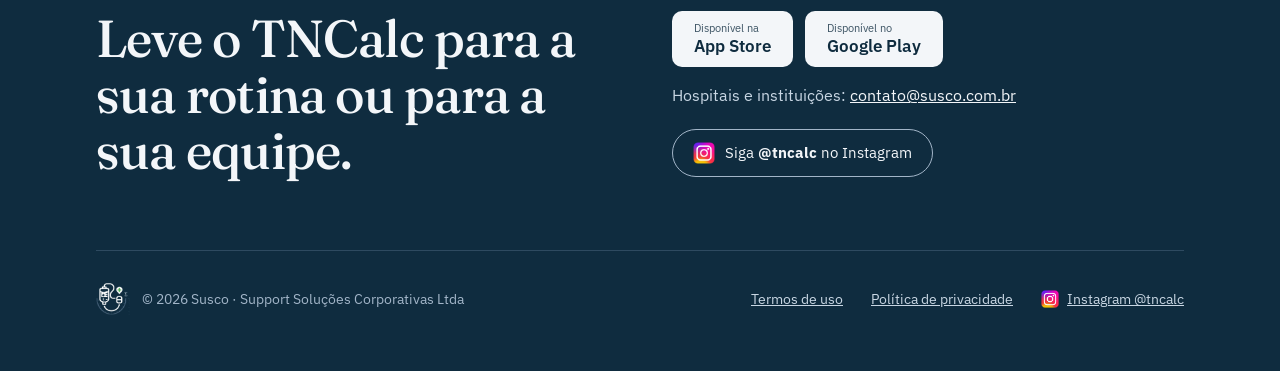
==== commit 2189cbbe: "Add files via upload" ====
--- a/index.html
+++ b/index.html
@@ -7,9 +7,9 @@
 <meta name="description" content="Triagens, avaliação antropométrica, GLIM, metas e evolução clínica em um só prontuário, com fórmulas conferidas com a literatura científica. Para nutricionistas, hospitais e instituições.">
 <meta property="og:title" content="TNCalc · Prontuário de terapia nutricional">
 <meta property="og:description" content="A terapia nutricional do paciente, calculada com rigor e registrada à beira do leito.">
-<meta property="og:image" content="assets/img/tncalc-logo-escura.png">
+<meta property="og:image" content="assets/img/tncalc-app-icone.png">
 <meta property="og:type" content="website">
-<meta name="theme-color" content="#16302B">
+<meta name="theme-color" content="#0F2C3F">
 <link rel="icon" type="image/png" href="assets/img/favicon.png">
 <link rel="apple-touch-icon" href="assets/img/favicon.png">
 <link rel="preconnect" href="https://fonts.googleapis.com">
@@ -17,9 +17,9 @@
 <link href="https://fonts.googleapis.com/css2?family=Fraunces:opsz,wght@9..144,400;9..144,500;9..144,600&family=IBM+Plex+Sans:wght@400;500;600&family=IBM+Plex+Mono:wght@400;500&display=swap" rel="stylesheet">
 <style>
 :root{
-  --ivory:#F6F4EE; --sand:#EDEAE1; --white:#FFFFFF; --line:#DDD8CB; --line-soft:#E3DED1;
-  --ink:#16302B; --green:#1F5C4F; --text:#3F524C; --muted:#53635E;
-  --on-dark:#CFDDD7; --on-dark-muted:#A9BFB7; --dark-line:#3E5C55; --mint:#E4EDE8;
+  --ivory:#F3F6F9; --sand:#E6EDF4; --white:#FFFFFF; --line:#D3DDE7; --line-soft:#DEE6EE;
+  --ink:#0F2C3F; --green:#0E7C74; --text:#3C5064; --muted:#52667B;
+  --on-dark:#C8D6E3; --on-dark-muted:#A2B5C8; --dark-line:#2E4A60; --mint:#DCEBF1;
   --serif:'Fraunces',Georgia,serif; --sans:'IBM Plex Sans',system-ui,sans-serif; --mono:'IBM Plex Mono',ui-monospace,monospace;
   --pad:96px;
 }
@@ -27,7 +27,7 @@
 html{scroll-behavior:smooth}
 body{margin:0;font-family:var(--sans);background:var(--ivory);color:var(--ink);-webkit-font-smoothing:antialiased}
 img{max-width:100%;display:block}
-a{color:var(--green)} a:hover{color:#123B32}
+a{color:var(--green)} a:hover{color:#0A5F58}
 h1,h2,h3,p{margin:0}
 .wrap{max-width:1440px;margin:0 auto;padding-left:var(--pad);padding-right:var(--pad)}
 .eyebrow{font-family:var(--mono);font-size:13px;letter-spacing:.12em;text-transform:uppercase;color:var(--green)}
@@ -47,7 +47,7 @@
 .site-header{border-bottom:1px solid var(--line);background:var(--ivory);position:sticky;top:0;z-index:10}
 .site-header .wrap{display:flex;align-items:center;justify-content:space-between;padding-top:18px;padding-bottom:18px}
 .brand{display:flex;align-items:center;gap:12px;text-decoration:none;color:var(--ink)}
-.brand img{width:46px;height:44px;object-fit:contain}
+.brand img{width:44px;height:44px;border-radius:10px}
 .brand span{font-family:var(--serif);font-size:24px;font-weight:600;letter-spacing:-.01em}
 .nav{display:flex;align-items:center;gap:36px;font-size:15px}
 .nav a{color:var(--ink);text-decoration:none}
@@ -55,7 +55,7 @@
 .menu{display:none;position:relative}
 .menu summary{list-style:none;width:44px;height:44px;border:1px solid var(--line);border-radius:10px;background:#fff;display:flex;align-items:center;justify-content:center;cursor:pointer}
 .menu summary::-webkit-details-marker{display:none}
-.menu nav{position:absolute;right:0;top:52px;background:#fff;border:1px solid var(--line);border-radius:12px;padding:8px;display:flex;flex-direction:column;min-width:220px;box-shadow:0 12px 30px rgba(22,48,43,.12)}
+.menu nav{position:absolute;right:0;top:52px;background:#fff;border:1px solid var(--line);border-radius:12px;padding:8px;display:flex;flex-direction:column;min-width:220px;box-shadow:0 12px 30px rgba(15,44,63,.12)}
 .menu nav a{padding:12px 14px;color:var(--ink);text-decoration:none;border-radius:8px}
 .menu nav a:hover{background:var(--ivory)}
 
@@ -68,7 +68,7 @@
 .note{font-size:14px;color:var(--muted)}
 .phones{position:relative;height:700px}
 .phones .halo{position:absolute;width:540px;height:540px;border-radius:50%;background:var(--mint);left:30px;top:70px}
-.phone{position:absolute;background:var(--ink);box-shadow:0 30px 60px rgba(22,48,43,.22)}
+.phone{position:absolute;background:var(--ink);box-shadow:0 30px 60px rgba(15,44,63,.22)}
 .phone img{width:100%;height:100%;object-fit:cover;object-position:top}
 .phone-back{left:20px;top:70px;width:280px;height:570px;border-radius:40px;padding:10px}
 .phone-back img{border-radius:31px}
@@ -110,15 +110,15 @@
 
 /* hospitals */
 .dark{background:var(--ink);color:var(--ivory)}
-.dark .eyebrow{color:#A9CBBE}
+.dark .eyebrow{color:#86D1C6}
 .dark .lead{color:var(--on-dark)}
 .hosp-grid{display:grid;grid-template-columns:repeat(4,minmax(0,1fr));gap:24px;margin-top:56px}
 .hosp-grid div{border-top:1px solid var(--dark-line);padding-top:24px;display:flex;flex-direction:column;gap:10px}
 .hosp-grid h3{font-family:var(--serif);font-weight:500;font-size:22px}
 .hosp-grid p{font-size:15px;line-height:1.6;color:var(--on-dark)}
-.inst{margin-top:56px;display:flex;align-items:center;justify-content:space-between;gap:32px;padding:40px 48px;border-radius:20px;background:var(--green)}
+.inst{margin-top:56px;display:flex;align-items:center;justify-content:space-between;gap:32px;padding:40px 48px;border-radius:20px;background:#28548A}
 .inst h3{font-family:var(--serif);font-weight:400;font-size:28px}
-.inst p{font-size:16px;color:#D6E5DF;max-width:640px;line-height:1.55;margin-top:8px}
+.inst p{font-size:16px;color:#D4E1EF;max-width:640px;line-height:1.55;margin-top:8px}
 .inst .btn{white-space:nowrap;min-height:56px;padding:0 28px}
 
 /* security */
@@ -177,7 +177,7 @@
 @media (max-width:860px){
   :root{--pad:20px}
   .nav{display:none} .menu{display:block}
-  .brand img{width:40px;height:38px} .brand span{font-size:21px}
+  .brand img{width:40px;height:40px} .brand span{font-size:21px}
   .site-header .wrap{padding-top:12px;padding-bottom:12px}
   .hero .wrap{grid-template-columns:1fr;gap:40px;padding-top:40px;padding-bottom:48px}
   .hero h1{font-size:36px;line-height:1.08}
@@ -223,29 +223,40 @@
   .footer h2{font-size:30px;line-height:1.12}
   .footer-bottom{flex-direction:column-reverse;align-items:flex-start;font-size:13px}
 }
+/* instagram */
+.ig-icon{display:inline-flex;align-items:center;justify-content:center;width:44px;height:44px;border-radius:10px;transition:transform .15s}
+.ig-icon img{width:30px;height:30px}
+.ig-icon:hover{transform:scale(1.08)}
+.ig-pill{display:inline-flex;align-items:center;gap:10px;margin-top:20px;min-height:48px;padding:0 20px;border-radius:99px;border:1.5px solid var(--on-dark-muted);color:var(--ivory);text-decoration:none;font-size:15px}
+.ig-pill:hover{border-color:var(--on-dark);color:#fff}
+.ig-link{display:inline-flex;align-items:center;gap:8px}
+.ig-link img{width:18px;height:18px}
+.ig-pill img{width:22px;height:22px}
 </style>
 </head>
 <body>
 
 <header class="site-header">
   <div class="wrap">
-    <a class="brand" href="#topo"><img src="assets/img/tncalc-icone-escura.png" alt="Logo TNCalc" width="46" height="44"><span>TNCalc</span></a>
+    <a class="brand" href="#topo"><img src="assets/img/tncalc-app-icone.png" alt="Logo TNCalc" width="44" height="44"><span>TNCalc</span></a>
     <nav class="nav" aria-label="Principal">
       <a href="#recursos">Recursos</a>
       <a href="#rigor">Rigor clínico</a>
       <a href="#hospitais">Para hospitais</a>
       <a href="#planos">Planos</a>
       <a href="#faq">Dúvidas</a>
+      <a class="ig-icon" href="https://www.instagram.com/tncalc/" aria-label="Instagram do TNCalc (@tncalc)" title="Instagram @tncalc"><img src="assets/img/instagram.png" alt="" width="20" height="20"></a>
       <a class="btn btn-green" href="mailto:contato@susco.com.br?subject=TNCalc">Falar com a equipe</a>
     </nav>
     <details class="menu">
-      <summary aria-label="Abrir menu"><svg width="20" height="20" viewBox="0 0 24 24" fill="none" stroke="#16302B" stroke-width="2" stroke-linecap="round" aria-hidden="true"><path d="M4 7h16M4 12h16M4 17h16"/></svg></summary>
+      <summary aria-label="Abrir menu"><svg width="20" height="20" viewBox="0 0 24 24" fill="none" stroke="#0F2C3F" stroke-width="2" stroke-linecap="round" aria-hidden="true"><path d="M4 7h16M4 12h16M4 17h16"/></svg></summary>
       <nav aria-label="Menu">
         <a href="#recursos">Recursos</a>
         <a href="#rigor">Rigor clínico</a>
         <a href="#hospitais">Para hospitais</a>
         <a href="#planos">Planos</a>
         <a href="#faq">Dúvidas</a>
+        <a href="https://www.instagram.com/tncalc/">Instagram @tncalc</a>
         <a href="mailto:contato@susco.com.br?subject=TNCalc">Falar com a equipe</a>
       </nav>
     </details>
@@ -313,9 +324,9 @@
       <div class="proof">
         <h3>Validado pela literatura, não por suposição</h3>
         <ul>
-          <li><svg width="18" height="18" viewBox="0 0 24 24" fill="none" stroke="#1F5C4F" stroke-width="2.2" stroke-linecap="round" stroke-linejoin="round" aria-hidden="true"><path d="M5 12l5 5L20 7"/></svg>Cada cálculo segue a equação e os pontos de corte da publicação original.</li>
-          <li><svg width="18" height="18" viewBox="0 0 24 24" fill="none" stroke="#1F5C4F" stroke-width="2.2" stroke-linecap="round" stroke-linejoin="round" aria-hidden="true"><path d="M5 12l5 5L20 7"/></svg>Faixas etárias e critérios de uso respeitados em cada protocolo.</li>
-          <li><svg width="18" height="18" viewBox="0 0 24 24" fill="none" stroke="#1F5C4F" stroke-width="2.2" stroke-linecap="round" stroke-linejoin="round" aria-hidden="true"><path d="M5 12l5 5L20 7"/></svg>Revisão clínica antes de qualquer nova funcionalidade entrar no app.</li>
+          <li><svg width="18" height="18" viewBox="0 0 24 24" fill="none" stroke="#0E7C74" stroke-width="2.2" stroke-linecap="round" stroke-linejoin="round" aria-hidden="true"><path d="M5 12l5 5L20 7"/></svg>Cada cálculo segue a equação e os pontos de corte da publicação original.</li>
+          <li><svg width="18" height="18" viewBox="0 0 24 24" fill="none" stroke="#0E7C74" stroke-width="2.2" stroke-linecap="round" stroke-linejoin="round" aria-hidden="true"><path d="M5 12l5 5L20 7"/></svg>Faixas etárias e critérios de uso respeitados em cada protocolo.</li>
+          <li><svg width="18" height="18" viewBox="0 0 24 24" fill="none" stroke="#0E7C74" stroke-width="2.2" stroke-linecap="round" stroke-linejoin="round" aria-hidden="true"><path d="M5 12l5 5L20 7"/></svg>Revisão clínica antes de qualquer nova funcionalidade entrar no app.</li>
         </ul>
       </div>
     </div>
@@ -447,14 +458,15 @@
           <a class="btn btn-light store" href="https://play.google.com/store/apps/details?id=br.com.susco.tncalc"><small>Disponível no</small><b>Google Play</b></a>
         </div>
         <p class="contact">Hospitais e instituições: <a href="mailto:contato@susco.com.br">contato@susco.com.br</a></p>
+        <a class="ig-pill" href="https://www.instagram.com/tncalc/"><img src="assets/img/instagram.png" alt="" width="20" height="20"><span>Siga <b>@tncalc</b> no Instagram</span></a>
       </div>
     </div>
     <div class="footer-bottom">
       <div class="copy"><img src="assets/img/tncalc-icone-clara.png" alt="Logo TNCalc" width="34" height="32">© 2026 Susco · Support Soluções Corporativas Ltda</div>
       <nav aria-label="Rodapé">
-        <a href="#">Termos de uso</a>
-        <a href="https://susco.com.br/tncalc/privacidade.html">Política de privacidade</a>
-        <a href="#">Instagram</a>
+        <a href="termos.html">Termos de uso</a>
+        <a href="privacidade.html">Política de privacidade</a>
+        <a class="ig-link" href="https://www.instagram.com/tncalc/"><img src="assets/img/instagram.png" alt="" width="20" height="20">Instagram @tncalc</a>
       </nav>
     </div>
   </div>
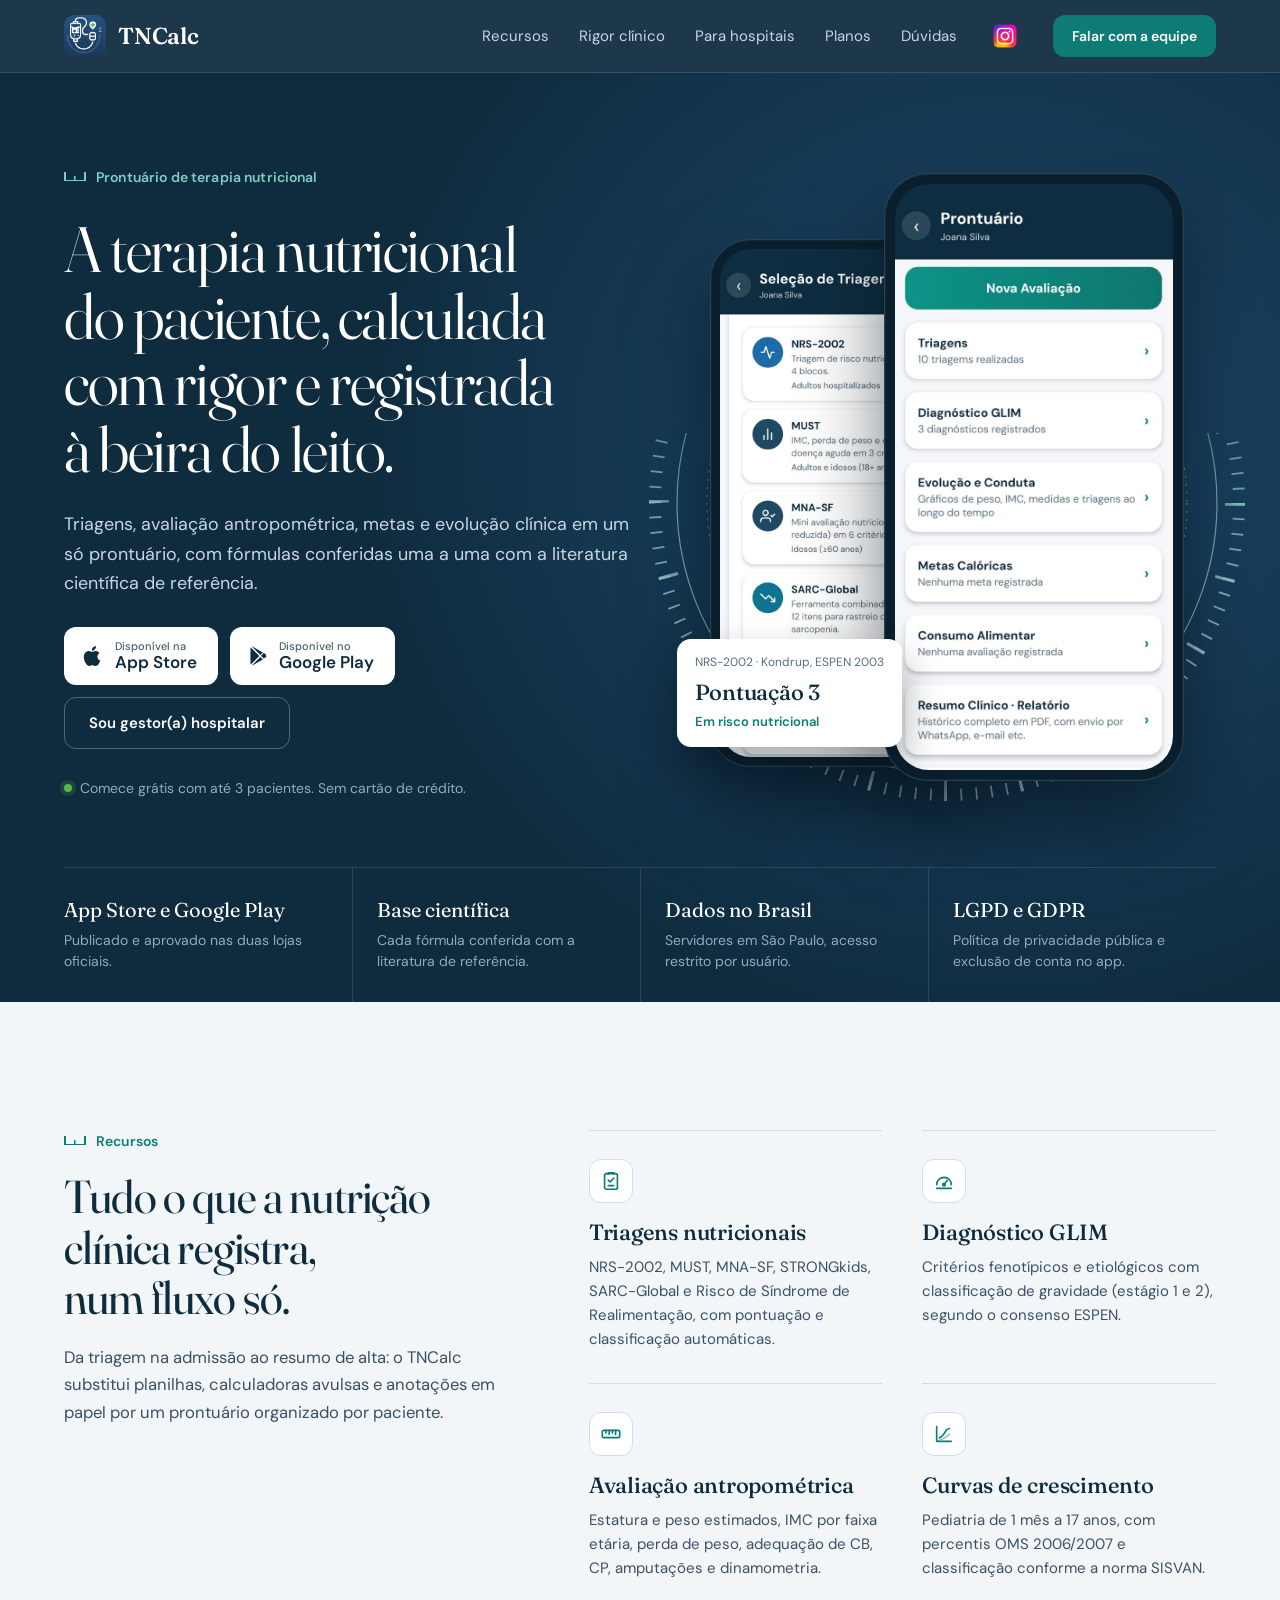
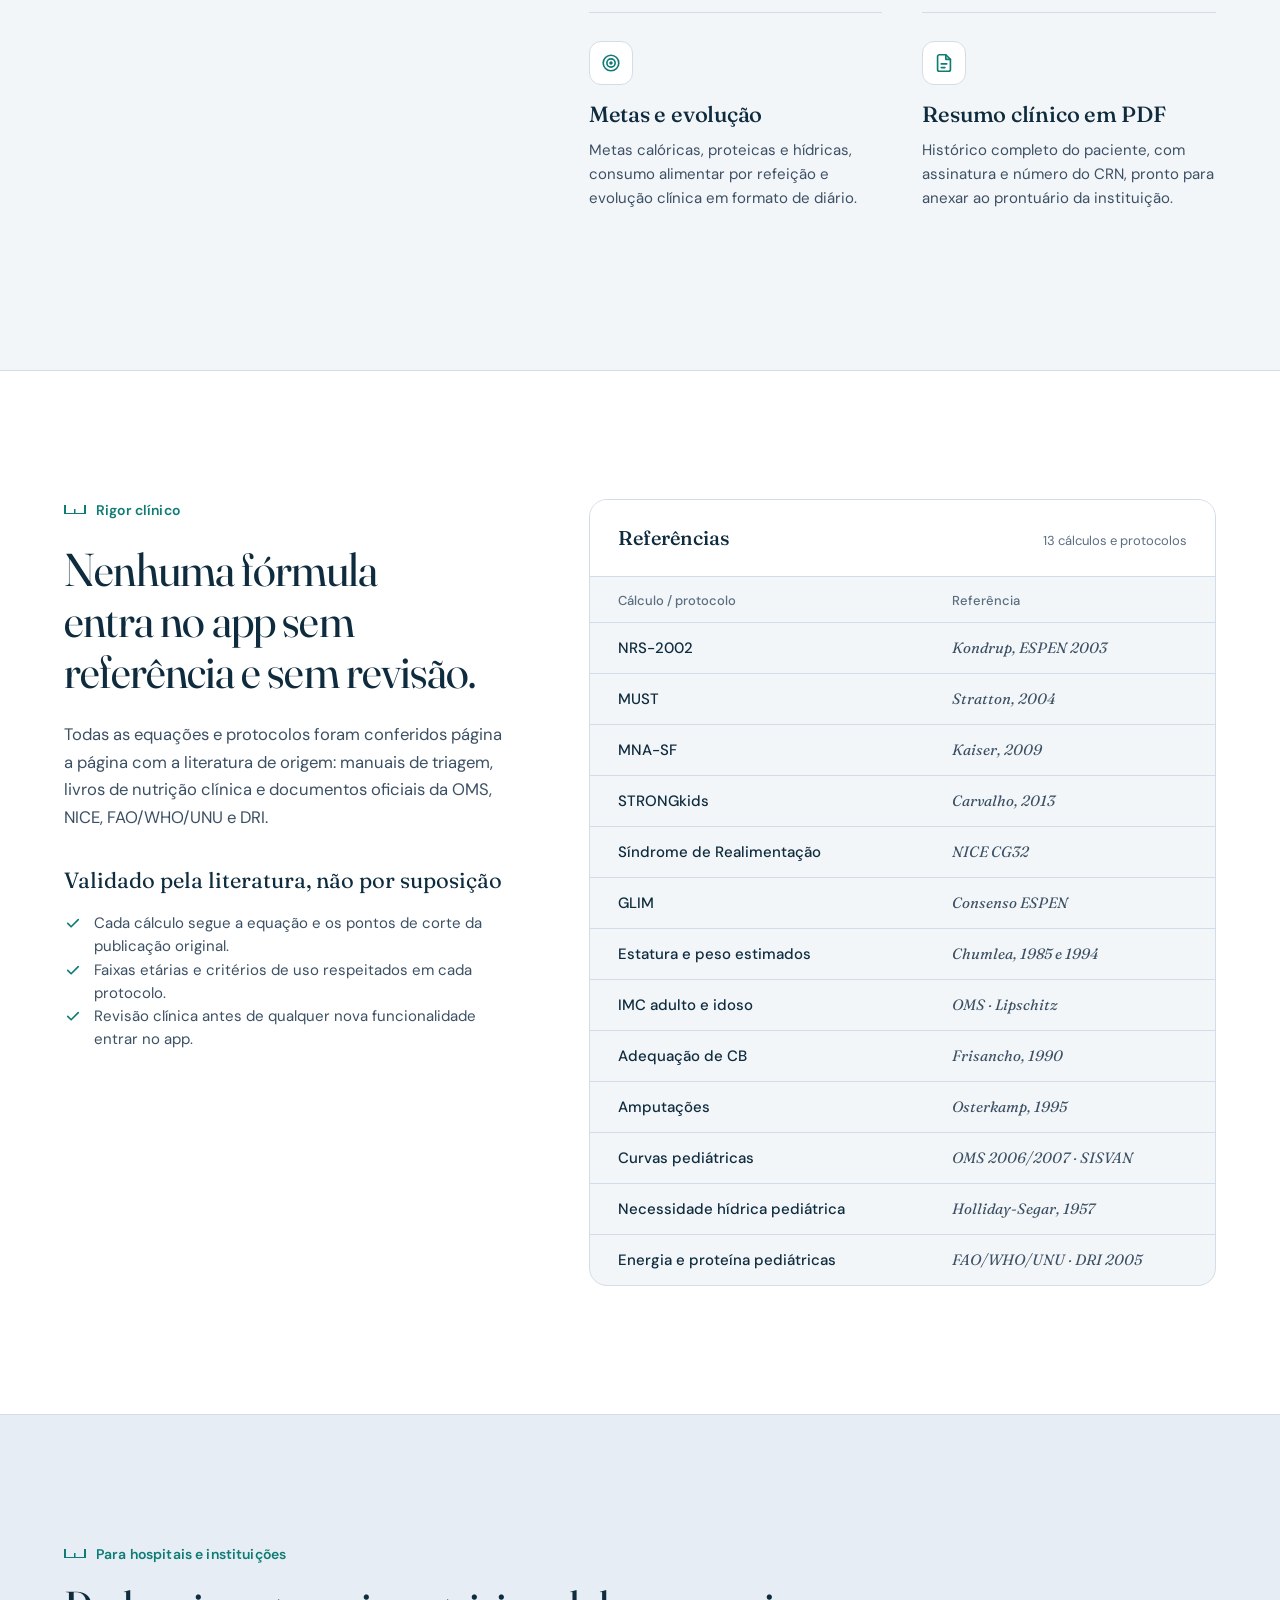
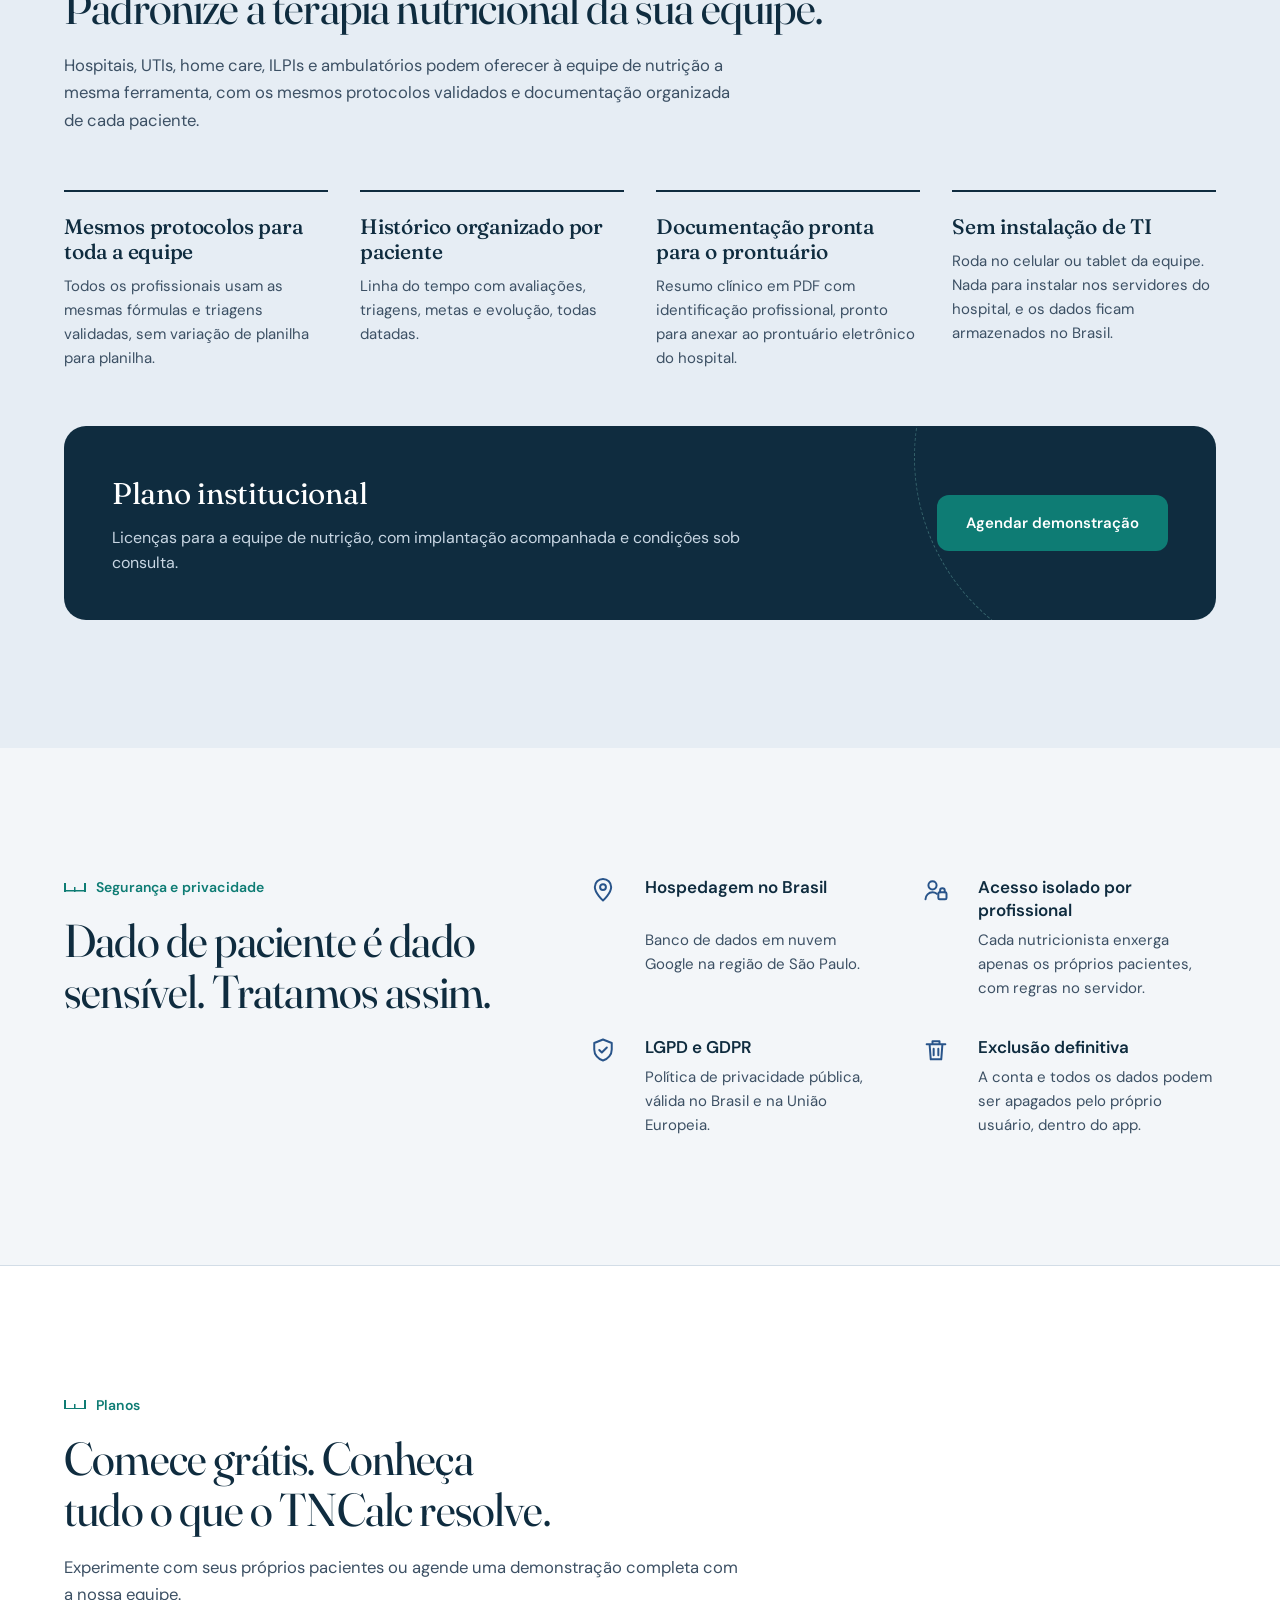
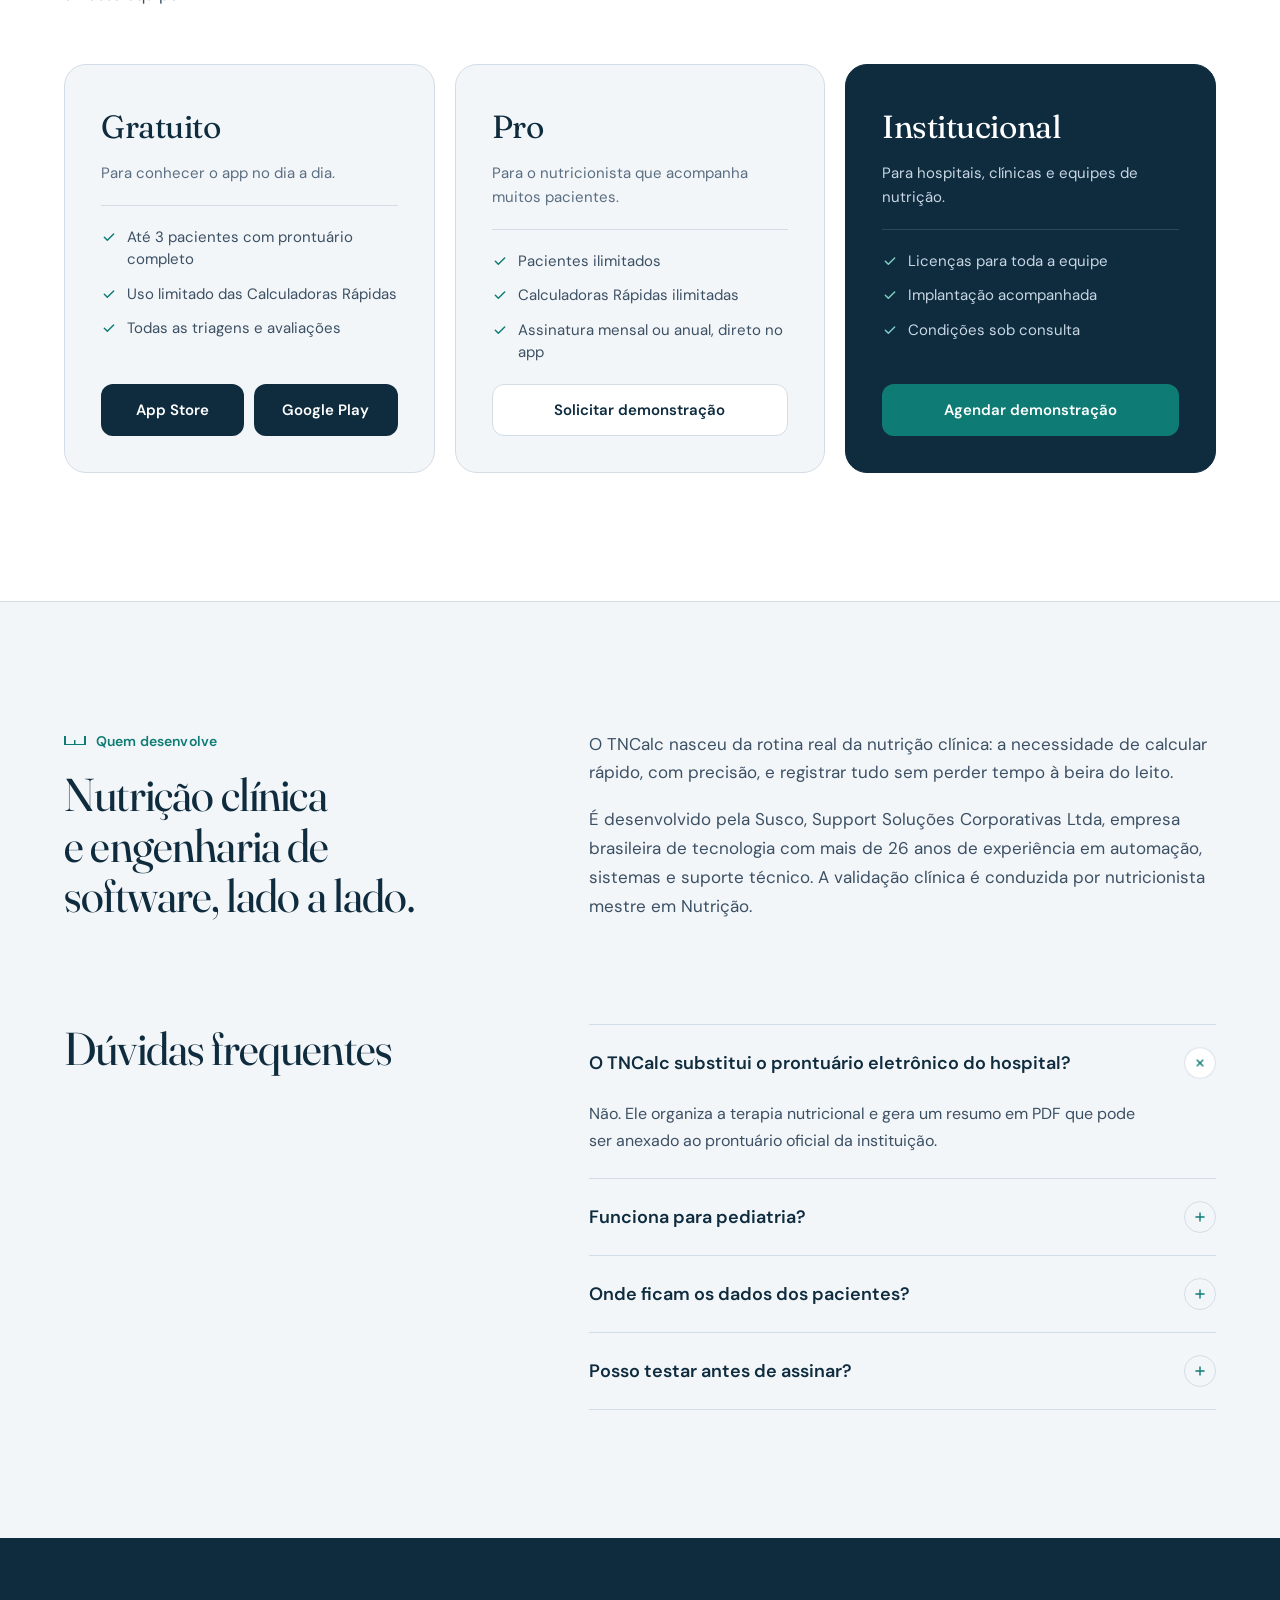
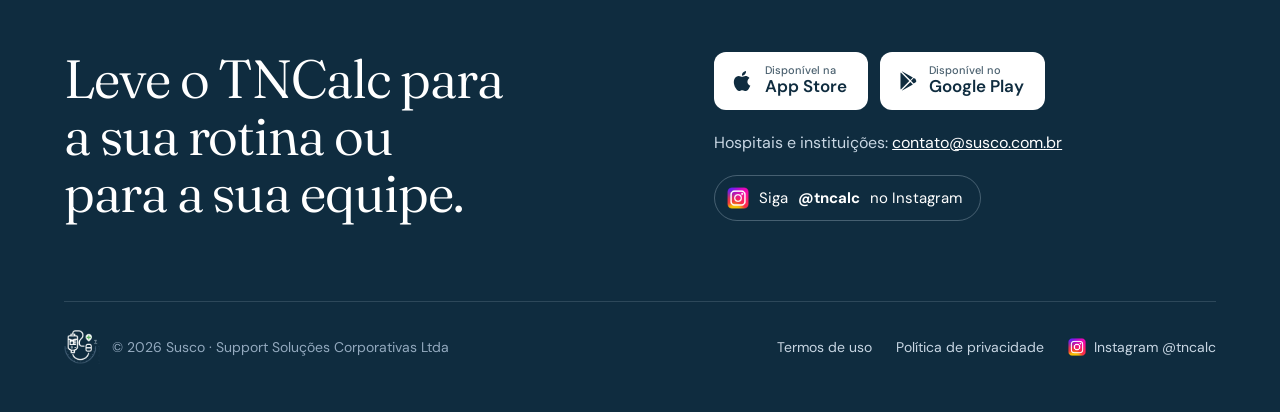
==== commit 892377fa: "Add files via upload" ====
--- a/index.html
+++ b/index.html
@@ -2,7 +2,7 @@
 <html lang="pt-BR">
 <head>
 <meta charset="utf-8">
-<meta name="viewport" content="width=device-width, initial-scale=1">
+<meta name="viewport" content="width=device-width, initial-scale=1, viewport-fit=cover">
 <title>TNCalc · Prontuário de terapia nutricional</title>
 <meta name="description" content="Triagens, avaliação antropométrica, GLIM, metas e evolução clínica em um só prontuário, com fórmulas conferidas com a literatura científica. Para nutricionistas, hospitais e instituições.">
 <meta property="og:title" content="TNCalc · Prontuário de terapia nutricional">
@@ -14,350 +14,485 @@
 <link rel="apple-touch-icon" href="assets/img/favicon.png">
 <link rel="preconnect" href="https://fonts.googleapis.com">
 <link rel="preconnect" href="https://fonts.gstatic.com" crossorigin>
-<link href="https://fonts.googleapis.com/css2?family=Fraunces:opsz,wght@9..144,400;9..144,500;9..144,600&family=IBM+Plex+Sans:wght@400;500;600&family=IBM+Plex+Mono:wght@400;500&display=swap" rel="stylesheet">
+<link href="https://fonts.googleapis.com/css2?family=Fraunces:ital,opsz,wght@0,9..144,300..600;1,9..144,400&family=DM+Sans:opsz,wght@9..40,400;9..40,500;9..40,600&display=swap" rel="stylesheet">
 <style>
+/* Layout: navy hero com o arco graduado do logo atrás dos celulares; seções claras alternando gelo, branco e azul-névoa; tudo alinhado à esquerda numa grade de 12 colunas. */
 :root{
-  --ivory:#F3F6F9; --sand:#E6EDF4; --white:#FFFFFF; --line:#D3DDE7; --line-soft:#DEE6EE;
-  --ink:#0F2C3F; --green:#0E7C74; --text:#3C5064; --muted:#52667B;
-  --on-dark:#C8D6E3; --on-dark-muted:#A2B5C8; --dark-line:#2E4A60; --mint:#DCEBF1;
-  --serif:'Fraunces',Georgia,serif; --sans:'IBM Plex Sans',system-ui,sans-serif; --mono:'IBM Plex Mono',ui-monospace,monospace;
-  --pad:96px;
+  --ink:#0F2C3F;        /* azul-petróleo da marca */
+  --ink-2:#163A52;      /* variação do navy para profundidade */
+  --deep:#28548A;       /* azul do ícone do app */
+  --teal:#0E7C74;       /* verde-água de ação */
+  --teal-dark:#0A5F58;
+  --teal-light:#7FCDC2; /* teal legível sobre o navy */
+  --plus:#58B947;       /* verde da cruz do logo, uso pontual */
+  --ivory:#F3F6F9;      /* fundo base */
+  --mist:#E6EDF4;       /* fundo alternado */
+  --mint:#DCEBF1;
+  --white:#FFFFFF;
+  --line:#D3DDE7;
+  --text:#3C5064;
+  --muted:#5A6E82;
+  --on-dark:#C8D6E3;
+  --on-dark-muted:#93A9BE;
+  --dark-line:rgba(200,214,227,.16);
+
+  --serif:'Fraunces',Georgia,'Times New Roman',serif;
+  --sans:'DM Sans',system-ui,-apple-system,'Segoe UI',sans-serif;
+
+  --pad:clamp(20px,5vw,80px);
+  --max:1320px;
+  color-scheme:light;
 }
 *{box-sizing:border-box}
-html{scroll-behavior:smooth}
-body{margin:0;font-family:var(--sans);background:var(--ivory);color:var(--ink);-webkit-font-smoothing:antialiased}
+html{scroll-behavior:smooth;scroll-padding-top:84px}
+body{margin:0;font-family:var(--sans);font-size:16px;line-height:1.6;background:var(--ivory);color:var(--ink);-webkit-font-smoothing:antialiased;text-rendering:optimizeLegibility}
 img{max-width:100%;display:block}
-a{color:var(--green)} a:hover{color:#0A5F58}
-h1,h2,h3,p{margin:0}
-.wrap{max-width:1440px;margin:0 auto;padding-left:var(--pad);padding-right:var(--pad)}
-.eyebrow{font-family:var(--mono);font-size:13px;letter-spacing:.12em;text-transform:uppercase;color:var(--green)}
-.h2{font-family:var(--serif);font-weight:500;font-size:48px;line-height:1.1;letter-spacing:-.015em}
-.h2-sm{font-family:var(--serif);font-weight:500;font-size:40px;line-height:1.12;letter-spacing:-.015em}
-.lead{font-size:18px;line-height:1.6;color:var(--text)}
-.btn{display:inline-flex;align-items:center;justify-content:center;min-height:52px;padding:0 22px;border-radius:10px;text-decoration:none;font-weight:500;font-size:16px;transition:opacity .15s}
-.btn:hover{opacity:.9}
-.btn-dark{background:var(--ink);color:#fff} .btn-dark:hover{color:#fff}
-.btn-green{background:var(--green);color:#fff} .btn-green:hover{color:#fff}
-.btn-light{background:var(--ivory);color:var(--ink);font-weight:600} .btn-light:hover{color:var(--ink)}
-.btn-outline{border:1.5px solid var(--ink);color:var(--ink)} .btn-outline:hover{color:var(--ink)}
-.store{flex-direction:column;align-items:flex-start;min-height:56px}
-.store small{font-size:11px;opacity:.8;font-weight:400} .store b{font-size:17px;font-weight:600}
-
-/* header */
-.site-header{border-bottom:1px solid var(--line);background:var(--ivory);position:sticky;top:0;z-index:10}
-.site-header .wrap{display:flex;align-items:center;justify-content:space-between;padding-top:18px;padding-bottom:18px}
-.brand{display:flex;align-items:center;gap:12px;text-decoration:none;color:var(--ink)}
-.brand img{width:44px;height:44px;border-radius:10px}
-.brand span{font-family:var(--serif);font-size:24px;font-weight:600;letter-spacing:-.01em}
-.nav{display:flex;align-items:center;gap:36px;font-size:15px}
-.nav a{color:var(--ink);text-decoration:none}
-.nav a.btn{color:#fff;min-height:44px;padding:0 20px;font-size:15px}
+h1,h2,h3,p,ul{margin:0}
+ul{padding:0;list-style:none}
+a{color:var(--teal)}
+a:hover{color:var(--teal-dark)}
+:focus-visible{outline:2px solid var(--teal);outline-offset:3px;border-radius:6px}
+.dark :focus-visible,.site-header :focus-visible,.footer :focus-visible{outline-color:var(--teal-light)}
+
+.wrap{max-width:var(--max);margin:0 auto;padding-inline:var(--pad)}
+.section{padding-block:clamp(72px,10vw,128px)}
+
+/* rótulo de seção: pequeno traço de régua + texto em caixa normal */
+.tag{display:inline-flex;align-items:center;gap:10px;font-size:14px;font-weight:600;color:var(--teal);letter-spacing:.01em}
+.tag::before{content:"";width:22px;height:9px;background:
+  linear-gradient(currentColor,currentColor) 0 100%/2px 9px no-repeat,
+  linear-gradient(currentColor,currentColor) 50% 100%/1.5px 5px no-repeat,
+  linear-gradient(currentColor,currentColor) 100% 100%/2px 9px no-repeat,
+  linear-gradient(currentColor,currentColor) 0 100%/100% 1.5px no-repeat}
+.dark .tag{color:var(--teal-light)}
+
+.h2{font-family:var(--serif);font-weight:400;font-size:clamp(30px,3.6vw,48px);line-height:1.1;letter-spacing:-.018em;text-wrap:balance;font-variation-settings:"opsz" 96}
+.lead{font-size:clamp(16px,1.3vw,18px);line-height:1.65;color:var(--text);max-width:62ch}
+.head{display:flex;flex-direction:column;gap:18px;max-width:780px}
+
+/* botões */
+.btn{display:inline-flex;align-items:center;justify-content:center;gap:10px;min-height:52px;padding:0 24px;border-radius:12px;text-decoration:none;font-weight:600;font-size:15px;transition:background-color .15s,border-color .15s,color .15s;border:1.5px solid transparent}
+.btn-teal{background:var(--teal);color:var(--white)}
+.btn-teal:hover{background:var(--teal-dark);color:var(--white)}
+.btn-ink{background:var(--ink);color:var(--white)}
+.btn-ink:hover{background:var(--ink-2);color:var(--white)}
+.btn-line{border-color:var(--line);color:var(--ink);background:var(--white)}
+.btn-line:hover{border-color:var(--ink);color:var(--ink)}
+.btn-ghost{border-color:rgba(200,214,227,.35);color:var(--white)}
+.btn-ghost:hover{border-color:var(--white);color:var(--white)}
+.store{min-height:58px;padding:0 20px 0 16px;justify-content:flex-start}
+.store svg{flex-shrink:0}
+.store span{display:flex;flex-direction:column;line-height:1.15;text-align:left}
+.store small{font-size:11px;font-weight:500;opacity:.75}
+.store b{font-size:17px;font-weight:600}
+.store-light{background:var(--white);color:var(--ink)}
+.store-light:hover{background:var(--mint);color:var(--ink)}
+
+/* ---------- header ---------- */
+.site-header{position:sticky;top:env(safe-area-inset-top,0px);z-index:20;background:rgba(15,44,63,.94);backdrop-filter:blur(10px);-webkit-backdrop-filter:blur(10px);border-bottom:1px solid var(--dark-line)}
+.site-header .wrap{display:flex;align-items:center;justify-content:space-between;gap:24px;min-height:72px}
+.brand{display:flex;align-items:center;gap:12px;text-decoration:none;color:var(--white)}
+.brand:hover{color:var(--white)}
+.brand img{width:42px;height:42px;border-radius:10px}
+.brand span{font-family:var(--serif);font-size:23px;font-weight:600;letter-spacing:-.01em}
+.nav{display:flex;align-items:center;gap:30px;font-size:15px}
+.nav a{color:var(--on-dark);text-decoration:none}
+.nav a:hover{color:var(--white)}
+.nav .btn{min-height:42px;padding:0 18px;font-size:14px;color:var(--white)}
+.ig-icon{display:inline-flex;width:36px;height:36px;align-items:center;justify-content:center;border-radius:9px}
+.ig-icon img{width:24px;height:24px}
 .menu{display:none;position:relative}
-.menu summary{list-style:none;width:44px;height:44px;border:1px solid var(--line);border-radius:10px;background:#fff;display:flex;align-items:center;justify-content:center;cursor:pointer}
+.menu summary{list-style:none;width:44px;height:44px;border:1px solid var(--dark-line);border-radius:10px;display:flex;align-items:center;justify-content:center;cursor:pointer;color:var(--white)}
 .menu summary::-webkit-details-marker{display:none}
-.menu nav{position:absolute;right:0;top:52px;background:#fff;border:1px solid var(--line);border-radius:12px;padding:8px;display:flex;flex-direction:column;min-width:220px;box-shadow:0 12px 30px rgba(15,44,63,.12)}
-.menu nav a{padding:12px 14px;color:var(--ink);text-decoration:none;border-radius:8px}
+.menu nav{position:absolute;right:0;top:54px;background:var(--white);border:1px solid var(--line);border-radius:14px;padding:8px;display:flex;flex-direction:column;min-width:230px;box-shadow:0 18px 40px rgba(15,44,63,.22)}
+.menu nav a{padding:12px 14px;color:var(--ink);text-decoration:none;border-radius:8px;font-size:15px}
 .menu nav a:hover{background:var(--ivory)}
-
-/* hero */
-.hero .wrap{display:grid;grid-template-columns:repeat(2,minmax(0,1fr));gap:64px;padding-top:88px;padding-bottom:88px;align-items:center}
-.hero-copy{display:flex;flex-direction:column;gap:28px}
-.hero h1{font-family:var(--serif);font-weight:500;font-size:64px;line-height:1.04;letter-spacing:-.02em}
-.hero p.lead{font-size:19px;max-width:560px}
+.menu nav a.btn{margin-top:6px;color:var(--white);justify-content:center}
+
+/* ---------- hero ---------- */
+.hero{position:relative;overflow:hidden;color:var(--white);background:
+  radial-gradient(70% 90% at 78% 40%,#1E4A6E 0%,rgba(30,74,110,0) 70%),
+  var(--ink)}
+.hero .wrap{position:relative;display:grid;grid-template-columns:minmax(0,1.05fr) minmax(0,1fr);gap:48px;align-items:center;padding-block:clamp(48px,7vw,96px) clamp(40px,5vw,72px)}
+.hero-copy{display:flex;flex-direction:column;gap:28px;position:relative;z-index:2}
+.hero .tag{color:var(--teal-light)}
+.hero h1{font-family:var(--serif);font-weight:350;font-size:clamp(38px,5vw,66px);line-height:1.04;letter-spacing:-.022em;text-wrap:balance;font-variation-settings:"opsz" 144}
+.hero .lead{color:var(--on-dark);font-size:clamp(16px,1.4vw,19px);max-width:52ch}
 .cta-row{display:flex;gap:12px;flex-wrap:wrap}
-.note{font-size:14px;color:var(--muted)}
-.phones{position:relative;height:700px}
-.phones .halo{position:absolute;width:540px;height:540px;border-radius:50%;background:var(--mint);left:30px;top:70px}
-.phone{position:absolute;background:var(--ink);box-shadow:0 30px 60px rgba(15,44,63,.22)}
+.note{font-size:14px;color:var(--on-dark-muted);display:flex;align-items:center;gap:8px}
+.note::before{content:"";width:8px;height:8px;border-radius:50%;background:var(--plus);box-shadow:0 0 0 4px rgba(88,185,71,.18)}
+
+.stage{position:relative;height:640px}
+.dial{position:absolute;left:50%;top:50%;width:640px;height:640px;margin:-300px 0 0 -320px;pointer-events:none}
+.dial circle{fill:none}
+.phone{position:absolute;background:#0A1F2D;border:1px solid rgba(200,214,227,.18);box-shadow:0 40px 80px rgba(3,14,22,.55),0 0 0 1px rgba(255,255,255,.03) inset}
 .phone img{width:100%;height:100%;object-fit:cover;object-position:top}
-.phone-back{left:20px;top:70px;width:280px;height:570px;border-radius:40px;padding:10px}
+.phone-back{left:6%;top:76px;width:260px;height:528px;border-radius:40px;padding:9px;opacity:.92}
 .phone-back img{border-radius:31px}
-.phone-front{left:250px;top:0;width:320px;height:650px;border-radius:44px;padding:11px}
+.phone-front{right:6%;top:10px;width:300px;height:608px;border-radius:44px;padding:10px}
 .phone-front img{border-radius:34px}
-
-/* trust */
-.trust{display:grid;grid-template-columns:repeat(4,minmax(0,1fr));border-top:1px solid var(--line);border-bottom:1px solid var(--line)}
-.trust div{padding:28px 24px;display:flex;flex-direction:column;gap:6px;border-right:1px solid var(--line)}
-.trust div:first-child{padding-left:0} .trust div:last-child{border-right:0;padding-right:0}
-.trust strong{font-family:var(--serif);font-weight:400;font-size:22px}
-.trust span{font-size:14px;color:var(--muted)}
-
-/* features */
-.section{padding-top:112px;padding-bottom:112px}
-.split{display:grid;grid-template-columns:repeat(2,minmax(0,1fr));gap:64px;align-items:end}
-.stack{display:flex;flex-direction:column;gap:16px}
-.cards{display:grid;grid-template-columns:repeat(3,minmax(0,1fr));gap:24px;margin-top:56px}
-.card{background:#fff;border:1px solid var(--line-soft);border-radius:16px;padding:32px;display:flex;flex-direction:column;gap:14px}
-.card .num{font-family:var(--mono);font-size:13px;color:var(--green)}
-.card h3{font-family:var(--serif);font-weight:500;font-size:24px}
-.card p{font-size:15px;line-height:1.6;color:var(--text)}
-
-/* rigor */
-.rigor{background:#fff;border-top:1px solid var(--line-soft);border-bottom:1px solid var(--line-soft)}
-.rigor .wrap{display:grid;grid-template-columns:5fr 1fr 6fr;column-gap:24px}
+.reading{position:absolute;left:0;bottom:56px;z-index:3;background:var(--white);color:var(--ink);border-radius:14px;padding:14px 18px;box-shadow:0 20px 40px rgba(3,14,22,.35);display:flex;flex-direction:column;gap:2px;min-width:200px}
+.reading small{font-size:12px;color:var(--muted)}
+.reading b{font-family:var(--serif);font-weight:500;font-size:22px;letter-spacing:-.01em}
+.reading span{font-size:13px;color:var(--teal);font-weight:600}
+
+.hero .wrap.trust-wrap{display:block;padding-block:0}
+.trust{position:relative;z-index:2;display:grid;grid-template-columns:repeat(4,minmax(0,1fr));border-top:1px solid var(--dark-line)}
+.trust div{padding:26px 24px 30px;display:flex;flex-direction:column;gap:4px;border-left:1px solid var(--dark-line)}
+.trust div:first-child{border-left:0;padding-left:0}
+.trust strong{font-family:var(--serif);font-weight:400;font-size:20px;color:var(--white)}
+.trust span{font-size:14px;color:var(--on-dark-muted);line-height:1.5}
+
+/* entrada da página: um único momento */
+@media (prefers-reduced-motion:no-preference){
+  .dial{animation:dialIn 1.4s cubic-bezier(.2,.7,.2,1) both}
+  .phone-front{animation:rise 1s .15s cubic-bezier(.2,.7,.2,1) both}
+  .phone-back{animation:rise 1s .3s cubic-bezier(.2,.7,.2,1) both}
+  .reading{animation:rise .9s .6s cubic-bezier(.2,.7,.2,1) both}
+}
+@keyframes dialIn{from{transform:rotate(-24deg);opacity:.2}to{transform:none;opacity:1}}
+@keyframes rise{from{transform:translateY(28px);opacity:.4}to{transform:none;opacity:1}}
+
+/* ---------- recursos ---------- */
+.features{background:var(--ivory)}
+.feat-layout{display:grid;grid-template-columns:minmax(0,5fr) minmax(0,7fr);gap:clamp(40px,6vw,96px);align-items:start}
+.feat-intro{position:sticky;top:120px;display:flex;flex-direction:column;gap:20px}
+.feat-list{display:grid;grid-template-columns:repeat(2,minmax(0,1fr));column-gap:40px}
+.feat{display:flex;flex-direction:column;gap:10px;padding:28px 0 32px;border-top:1px solid var(--line)}
+.feat .ic{width:44px;height:44px;border-radius:12px;background:var(--white);border:1px solid var(--line);display:flex;align-items:center;justify-content:center;color:var(--teal);margin-bottom:6px}
+.feat h3{font-family:var(--serif);font-weight:500;font-size:22px;letter-spacing:-.01em;line-height:1.2}
+.feat p{font-size:15px;line-height:1.6;color:var(--text)}
+
+/* ---------- rigor ---------- */
+.rigor{background:var(--white);border-block:1px solid var(--line)}
+.rigor-grid{display:grid;grid-template-columns:minmax(0,5fr) minmax(0,7fr);gap:clamp(40px,6vw,96px);align-items:start}
 .rigor-left{display:flex;flex-direction:column;gap:24px}
-.rigor-left p{font-size:17px;line-height:1.65;color:var(--text)}
-.proof{margin-top:8px;padding:28px;border-radius:16px;background:var(--ivory);border:1px solid var(--line-soft);display:flex;flex-direction:column;gap:16px}
+.proof{display:flex;flex-direction:column;gap:14px;padding-top:8px}
 .proof h3{font-family:var(--serif);font-weight:400;font-size:22px}
-.proof ul{list-style:none;margin:0;padding:0;display:flex;flex-direction:column;gap:10px}
 .proof li{display:flex;gap:12px;align-items:flex-start;font-size:15px;line-height:1.55;color:var(--text)}
-.proof svg{flex-shrink:0;margin-top:3px}
-.refs{grid-column:3;width:100%;border-collapse:collapse;align-self:start}
-.refs th{text-align:left;font-family:var(--mono);font-size:12px;letter-spacing:.1em;text-transform:uppercase;color:var(--muted);font-weight:400;padding:0 0 14px;border-bottom:2px solid var(--ink)}
-.refs td{padding:16px 0;border-bottom:1px solid var(--line-soft);font-size:15px;width:50%}
-.refs td:first-child{font-weight:500} .refs td:last-child{color:var(--text)}
-.refs tr:last-child td{border-bottom:0}
-
-/* hospitals */
-.dark{background:var(--ink);color:var(--ivory)}
-.dark .eyebrow{color:#86D1C6}
-.dark .lead{color:var(--on-dark)}
-.hosp-grid{display:grid;grid-template-columns:repeat(4,minmax(0,1fr));gap:24px;margin-top:56px}
-.hosp-grid div{border-top:1px solid var(--dark-line);padding-top:24px;display:flex;flex-direction:column;gap:10px}
-.hosp-grid h3{font-family:var(--serif);font-weight:500;font-size:22px}
-.hosp-grid p{font-size:15px;line-height:1.6;color:var(--on-dark)}
-.inst{margin-top:56px;display:flex;align-items:center;justify-content:space-between;gap:32px;padding:40px 48px;border-radius:20px;background:#28548A}
-.inst h3{font-family:var(--serif);font-weight:400;font-size:28px}
-.inst p{font-size:16px;color:#D4E1EF;max-width:640px;line-height:1.55;margin-top:8px}
+.proof li svg{flex-shrink:0;margin-top:2px;color:var(--teal)}
+
+.ledger{border:1px solid var(--line);border-radius:18px;background:var(--ivory);overflow:hidden;min-width:0}
+.ledger-head{display:flex;justify-content:space-between;align-items:baseline;gap:16px;padding:22px 28px;border-bottom:1px solid var(--line);background:var(--white)}
+.ledger-head h3{font-family:var(--serif);font-weight:500;font-size:20px}
+.ledger-head span{font-size:13px;color:var(--muted);font-variant-numeric:tabular-nums}
+.ledger-scroll{overflow-x:auto}
+.refs{width:100%;border-collapse:collapse;font-size:15px}
+.refs th{text-align:left;font-size:13px;font-weight:500;color:var(--muted);padding:14px 28px 10px}
+.refs td{padding:13px 28px;border-top:1px solid var(--line);vertical-align:baseline}
+.refs td:first-child{font-weight:500;color:var(--ink)}
+.refs td:last-child{font-family:var(--serif);font-style:italic;color:var(--text);font-variant-numeric:tabular-nums;white-space:nowrap}
+.refs tr:hover td{background:rgba(220,235,241,.5)}
+
+/* ---------- hospitais ---------- */
+.hosp{background:var(--mist)}
+.hosp-grid{display:grid;grid-template-columns:repeat(4,minmax(0,1fr));gap:32px;margin-top:56px}
+.hosp-grid div{display:flex;flex-direction:column;gap:10px;padding-top:22px;border-top:2px solid var(--ink)}
+.hosp-grid h3{font-family:var(--serif);font-weight:500;font-size:21px;line-height:1.2;letter-spacing:-.01em}
+.hosp-grid p{font-size:15px;line-height:1.6;color:var(--text)}
+.inst{margin-top:56px;position:relative;overflow:hidden;display:flex;align-items:center;justify-content:space-between;gap:32px;padding:44px 48px;border-radius:22px;background:var(--ink);color:var(--white)}
+.inst::after{content:"";position:absolute;right:-120px;top:-180px;width:420px;height:420px;border-radius:50%;
+  border:1px dashed rgba(127,205,194,.35)}
+.inst > *{position:relative;z-index:1}
+.inst h3{font-family:var(--serif);font-weight:400;font-size:clamp(24px,2.4vw,30px);letter-spacing:-.01em}
+.inst p{font-size:16px;color:var(--on-dark);max-width:60ch;line-height:1.55;margin-top:8px}
 .inst .btn{white-space:nowrap;min-height:56px;padding:0 28px}
 
-/* security */
-.sec .wrap{display:grid;grid-template-columns:4fr 1fr 7fr;column-gap:24px}
-.sec-grid{grid-column:3;display:grid;grid-template-columns:repeat(2,minmax(0,1fr));gap:32px 40px}
-.sec-grid div{display:flex;flex-direction:column;gap:8px}
-.sec-grid h3{font-size:17px;font-weight:600}
-.sec-grid p{font-size:15px;line-height:1.6;color:var(--text)}
-
-/* plans */
-.plans{background:var(--sand)}
-.plans-head{display:flex;flex-direction:column;gap:16px;align-items:center;text-align:center}
-.plans-head p{font-size:17px;line-height:1.6;color:var(--text);max-width:720px}
-.plan-grid{display:grid;grid-template-columns:repeat(3,minmax(0,1fr));gap:24px;margin-top:48px}
-.plan{background:#fff;border:1px solid var(--line);border-radius:20px;padding:40px;display:flex;flex-direction:column;gap:20px}
-.plan h3{font-family:var(--serif);font-weight:400;font-size:32px}
-.plan .for{font-size:15px;color:var(--muted)}
-.plan ul{list-style:none;margin:0;padding:0;display:flex;flex-direction:column;gap:10px;font-size:15px;color:var(--text);line-height:1.5}
+/* ---------- segurança ---------- */
+.sec-grid{display:grid;grid-template-columns:minmax(0,5fr) minmax(0,7fr);gap:clamp(40px,6vw,96px);align-items:start}
+.sec-items{display:grid;grid-template-columns:repeat(2,minmax(0,1fr));gap:36px 40px}
+.sec-items div{display:grid;grid-template-columns:40px minmax(0,1fr);column-gap:16px;row-gap:6px}
+.sec-items svg{grid-row:span 2;color:var(--deep)}
+.sec-items h3{font-size:17px;font-weight:600;line-height:1.35}
+.sec-items p{font-size:15px;line-height:1.6;color:var(--text)}
+
+/* ---------- planos ---------- */
+.plans{background:var(--white);border-block:1px solid var(--line)}
+.plan-grid{display:grid;grid-template-columns:repeat(3,minmax(0,1fr));gap:20px;margin-top:56px;align-items:stretch}
+.plan{border:1px solid var(--line);border-radius:22px;padding:36px;display:flex;flex-direction:column;gap:20px;background:var(--ivory)}
+.plan h3{font-family:var(--serif);font-weight:400;font-size:32px;letter-spacing:-.015em}
+.plan .for{font-size:15px;color:var(--muted);margin-top:-12px}
+.plan ul{display:flex;flex-direction:column;gap:12px;font-size:15px;color:var(--text);line-height:1.5;padding-top:20px;border-top:1px solid var(--line)}
+.plan li{display:flex;gap:10px;align-items:flex-start}
+.plan li svg{flex-shrink:0;margin-top:3px;color:var(--teal)}
 .plan .actions{margin-top:auto;display:grid;grid-template-columns:repeat(2,minmax(0,1fr));gap:10px}
 .plan .actions.one{grid-template-columns:1fr}
-.plan-dark{background:var(--ink);color:var(--ivory);border-color:var(--ink)}
+.plan-dark{background:var(--ink);color:var(--white);border-color:var(--ink)}
 .plan-dark .for,.plan-dark ul{color:var(--on-dark)}
-
-/* about + faq */
-.two-col{display:grid;grid-template-columns:5fr 1fr 6fr;column-gap:24px;align-items:start}
-.two-col > :last-child{grid-column:3}
-.about-text{display:flex;flex-direction:column;gap:20px;font-size:17px;line-height:1.7;color:var(--text)}
-.faq-item{padding:24px 0;border-top:1px solid var(--line);display:flex;flex-direction:column;gap:8px}
-.faq-item:last-child{border-bottom:1px solid var(--line)}
-.faq-item h3{font-size:18px;font-weight:600}
-.faq-item p{font-size:15px;line-height:1.6;color:var(--text)}
-
-/* footer */
-.footer{background:var(--ink);color:var(--ivory)}
-.footer .wrap{padding-top:104px;padding-bottom:56px;display:flex;flex-direction:column;gap:72px}
-.footer-cta{display:grid;grid-template-columns:repeat(2,minmax(0,1fr));gap:64px;align-items:center}
-.footer h2{font-family:var(--serif);font-weight:500;font-size:52px;line-height:1.08;letter-spacing:-.015em}
-.footer .contact{font-size:16px;color:var(--on-dark);line-height:1.6;margin-top:16px}
-.footer .contact a{color:var(--ivory)}
-.footer-bottom{display:flex;justify-content:space-between;align-items:center;gap:24px;padding-top:32px;border-top:1px solid var(--dark-line);font-size:14px;color:var(--on-dark-muted);flex-wrap:wrap}
+.plan-dark ul{border-color:var(--dark-line)}
+.plan-dark li svg{color:var(--teal-light)}
+
+/* ---------- sobre + faq ---------- */
+.about-grid{display:grid;grid-template-columns:minmax(0,5fr) minmax(0,7fr);gap:clamp(40px,6vw,96px);align-items:start}
+.about-text{display:flex;flex-direction:column;gap:18px;font-size:17px;line-height:1.7;color:var(--text);max-width:62ch}
+.faq{margin-top:clamp(64px,8vw,104px)}
+.faq-list{border-top:1px solid var(--line)}
+.faq-list details{border-bottom:1px solid var(--line)}
+.faq-list summary{list-style:none;cursor:pointer;display:flex;justify-content:space-between;align-items:center;gap:24px;padding:22px 0;font-size:18px;font-weight:600;line-height:1.4}
+.faq-list summary::-webkit-details-marker{display:none}
+.faq-list summary .pm{flex-shrink:0;width:32px;height:32px;border-radius:50%;border:1px solid var(--line);display:flex;align-items:center;justify-content:center;color:var(--teal);transition:transform .2s,background-color .2s}
+.faq-list details[open] summary .pm{transform:rotate(45deg);background:var(--white)}
+.faq-list details p{padding:0 56px 24px 0;font-size:16px;line-height:1.65;color:var(--text);max-width:68ch}
+
+/* ---------- rodapé ---------- */
+.footer{background:var(--ink);color:var(--white);position:relative;overflow:hidden}
+.footer .wrap{padding-block:clamp(64px,9vw,112px) 48px;display:flex;flex-direction:column;gap:clamp(48px,7vw,80px);position:relative}
+.footer-cta{display:grid;grid-template-columns:minmax(0,1.2fr) minmax(0,1fr);gap:48px;align-items:end}
+.footer h2{font-family:var(--serif);font-weight:350;font-size:clamp(32px,4.2vw,56px);line-height:1.06;letter-spacing:-.02em;text-wrap:balance}
+.footer-actions{display:flex;flex-direction:column;gap:20px}
+.footer .contact{font-size:16px;color:var(--on-dark);line-height:1.6}
+.footer .contact a{color:var(--white)}
+.ig-pill{display:inline-flex;align-items:center;gap:10px;align-self:flex-start;min-height:46px;padding:0 18px 0 12px;border-radius:99px;border:1px solid rgba(200,214,227,.3);color:var(--white);text-decoration:none;font-size:15px}
+.ig-pill:hover{border-color:var(--white);color:var(--white)}
+.ig-pill img{width:22px;height:22px}
+.footer-bottom{display:flex;justify-content:space-between;align-items:center;gap:24px;padding-top:28px;border-top:1px solid var(--dark-line);font-size:14px;color:var(--on-dark-muted);flex-wrap:wrap}
 .footer-bottom .copy{display:flex;align-items:center;gap:12px}
-.footer-bottom .copy img{width:34px;height:32px;object-fit:contain}
-.footer-bottom nav{display:flex;gap:28px;flex-wrap:wrap}
-.footer-bottom nav a{color:var(--on-dark)}
+.footer-bottom .copy img{width:36px;height:34px;object-fit:contain}
+.footer-bottom nav{display:flex;gap:24px;flex-wrap:wrap;align-items:center}
+.footer-bottom nav a{color:var(--on-dark);text-decoration:none}
+.footer-bottom nav a:hover{color:var(--white)}
+.ig-link{display:inline-flex;align-items:center;gap:8px}
+.ig-link img{width:18px;height:18px}
 
 /* ---------- tablet ---------- */
-@media (max-width:1100px){
-  :root{--pad:48px}
-  .nav{gap:22px}
-  .hero h1{font-size:52px}
-  .phones{height:600px;transform:scale(.86);transform-origin:top left}
-  .cards{grid-template-columns:repeat(2,minmax(0,1fr))}
+@media (max-width:1140px){
+  .nav{gap:20px}
+  .nav .hide-md{display:none}
+  .stage{height:560px}
+  .dial{transform:scale(.86)}
+  .phone-back{width:228px;height:462px;left:2%}
+  .phone-front{width:262px;height:532px;right:2%}
   .hosp-grid{grid-template-columns:repeat(2,minmax(0,1fr))}
+  .feat-list{grid-template-columns:1fr}
 }
-/* ---------- phone ---------- */
-@media (max-width:860px){
-  :root{--pad:20px}
-  .nav{display:none} .menu{display:block}
-  .brand img{width:40px;height:40px} .brand span{font-size:21px}
-  .site-header .wrap{padding-top:12px;padding-bottom:12px}
-  .hero .wrap{grid-template-columns:1fr;gap:40px;padding-top:40px;padding-bottom:48px}
-  .hero h1{font-size:36px;line-height:1.08}
-  .hero p.lead{font-size:16px}
+@media (max-width:1140px) and (prefers-reduced-motion:no-preference){
+  .dial{animation:none}
+}
+/* ---------- celular ---------- */
+@media (max-width:880px){
+  .nav{display:none}
+  .menu{display:block}
+  .site-header .wrap{min-height:64px}
+  .brand img{width:38px;height:38px}
+  .brand span{font-size:21px}
+  .hero .wrap{grid-template-columns:1fr;gap:32px;padding-block:40px 32px}
   .cta-row{display:grid;grid-template-columns:repeat(2,minmax(0,1fr))}
-  .cta-row .btn-outline{grid-column:1 / -1}
-  .note{text-align:center}
-  .phones{height:auto;transform:none;display:flex;justify-content:center}
-  .phones .halo{width:320px;height:320px;left:50%;transform:translateX(-50%);top:60px}
+  .cta-row .btn-ghost{grid-column:1 / -1}
+  .store{padding:0 12px}
+  .stage{height:500px}
+  .dial{width:520px;height:520px;margin:-250px 0 0 -260px;transform:none}
   .phone-back{display:none}
-  .phone-front{position:relative;left:auto;top:auto;width:260px;height:528px;border-radius:38px;padding:9px}
-  .phone-front img{border-radius:30px}
+  .phone-front{left:50%;right:auto;margin-left:-125px;width:250px;height:506px;border-radius:38px;padding:8px}
+  .phone-front img{border-radius:31px}
+  .reading{left:0;bottom:28px;min-width:0;padding:12px 14px}
+  .reading b{font-size:18px}
   .trust{grid-template-columns:repeat(2,minmax(0,1fr))}
-  .trust div{padding:18px 12px 18px 0;border-bottom:1px solid var(--line)}
-  .trust div:nth-child(2n){border-right:0;padding-left:14px;padding-right:0}
-  .trust div:nth-child(2n+1){padding-left:0}
-  .trust div:nth-child(n+3){border-bottom:0}
-  .trust strong{font-size:17px} .trust span{font-size:13px}
-  .section{padding-top:64px;padding-bottom:64px}
-  .h2{font-size:30px;line-height:1.12} .h2-sm{font-size:28px;line-height:1.14}
-  .lead{font-size:15px}
-  .split{grid-template-columns:1fr;gap:16px}
-  .cards{grid-template-columns:1fr;gap:12px;margin-top:24px}
-  .card{padding:20px;gap:8px} .card h3{font-size:20px} .card p{font-size:14px}
-  .rigor .wrap,.sec .wrap,.two-col{grid-template-columns:1fr;row-gap:24px}
-  .refs,.sec-grid,.two-col > :last-child{grid-column:1}
-  .rigor-left p{font-size:15px}
-  .proof{padding:20px} .proof h3{font-size:19px} .proof li{font-size:14px}
-  .refs td{font-size:14px;padding:13px 0}
-  .hosp-grid{grid-template-columns:1fr;gap:18px;margin-top:24px}
-  .hosp-grid div{padding-top:16px;gap:6px} .hosp-grid h3{font-size:19px} .hosp-grid p{font-size:14px}
-  .inst{flex-direction:column;align-items:stretch;padding:24px;margin-top:24px;gap:14px}
-  .inst h3{font-size:22px} .inst p{font-size:14px}
-  .sec-grid{grid-template-columns:1fr;gap:18px}
-  .plans-head{align-items:flex-start;text-align:left}
-  .plans-head p{font-size:15px}
-  .plan-grid{grid-template-columns:1fr;gap:16px;margin-top:24px}
-  .plan{padding:24px;gap:12px} .plan h3{font-size:26px}
-  .about-text{font-size:15px}
-  .faq-item{padding:18px 0} .faq-item h3{font-size:16px} .faq-item p{font-size:14px}
-  .footer .wrap{padding-top:56px;padding-bottom:40px;gap:28px}
-  .footer-cta{grid-template-columns:1fr;gap:24px}
-  .footer h2{font-size:30px;line-height:1.12}
+  .trust div{padding:18px 14px 20px;border-left:1px solid var(--dark-line);border-top:1px solid var(--dark-line)}
+  .trust div:nth-child(2n+1){border-left:0;padding-left:0}
+  .trust div:nth-child(-n+2){border-top:0}
+  .trust strong{font-size:17px}
+  .trust span{font-size:13px}
+  .feat-layout,.rigor-grid,.sec-grid,.about-grid{grid-template-columns:1fr}
+  .feat-intro{position:static}
+  .feat{padding:22px 0 24px}
+  .ledger-head,.refs th,.refs td{padding-left:18px;padding-right:18px}
+  .refs{font-size:14px}
+  .hosp-grid{grid-template-columns:1fr;gap:24px;margin-top:36px}
+  .inst{flex-direction:column;align-items:stretch;padding:28px 24px;margin-top:36px;gap:20px}
+  .sec-items{grid-template-columns:1fr;gap:24px}
+  .plan-grid{grid-template-columns:1fr;margin-top:36px}
+  .plan{padding:26px}
+  .plan h3{font-size:28px}
+  .about-text{font-size:16px}
+  .faq-list summary{font-size:16px;padding:18px 0}
+  .faq-list details p{padding-right:0;font-size:15px}
+  .footer-cta{grid-template-columns:1fr;gap:28px}
   .footer-bottom{flex-direction:column-reverse;align-items:flex-start;font-size:13px}
 }
-/* instagram */
-.ig-icon{display:inline-flex;align-items:center;justify-content:center;width:44px;height:44px;border-radius:10px;transition:transform .15s}
-.ig-icon img{width:30px;height:30px}
-.ig-icon:hover{transform:scale(1.08)}
-.ig-pill{display:inline-flex;align-items:center;gap:10px;margin-top:20px;min-height:48px;padding:0 20px;border-radius:99px;border:1.5px solid var(--on-dark-muted);color:var(--ivory);text-decoration:none;font-size:15px}
-.ig-pill:hover{border-color:var(--on-dark);color:#fff}
-.ig-link{display:inline-flex;align-items:center;gap:8px}
-.ig-link img{width:18px;height:18px}
-.ig-pill img{width:22px;height:22px}
+@media (max-width:400px){
+  .cta-row{grid-template-columns:1fr}
+  .stage{height:460px}
+  .phone-front{width:228px;height:462px;margin-left:-114px}
+}
 </style>
 </head>
 <body>
 
-<header class="site-header">
+<svg width="0" height="0" style="position:absolute" aria-hidden="true">
+  <symbol id="i-check" viewBox="0 0 24 24"><path d="M5 12.5l4.5 4.5L19 7.5" fill="none" stroke="currentColor" stroke-width="2.2" stroke-linecap="round" stroke-linejoin="round"/></symbol>
+  <symbol id="i-apple" viewBox="0 0 24 24"><path fill="currentColor" d="M16.4 12.7c0-2.5 2-3.7 2.1-3.8-1.2-1.7-3-1.9-3.6-2-1.5-.2-3 .9-3.8.9-.8 0-2-.9-3.3-.9-1.7 0-3.3 1-4.1 2.5-1.8 3.1-.5 7.6 1.3 10.1.9 1.2 1.9 2.6 3.2 2.5 1.3-.1 1.8-.8 3.3-.8 1.5 0 2 .8 3.3.8 1.4 0 2.3-1.2 3.1-2.5 1-1.4 1.4-2.8 1.4-2.9 0 0-2.9-1.1-2.9-3.9zM14 5.3c.7-.8 1.2-2 1-3.2-1 .1-2.2.7-3 1.5-.6.7-1.2 1.9-1 3.1 1.1.1 2.3-.6 3-1.4z"/></symbol>
+  <symbol id="i-play" viewBox="0 0 24 24"><path fill="currentColor" d="M4.2 2.6c-.3.3-.4.7-.4 1.2v16.4c0 .5.1.9.4 1.2l9.2-9.4-9.2-9.4zm10.4 8.2l2.7-2.7L6.2 1.8c-.4-.2-.7-.2-1-.1l9.4 9.1zm0 2.4l-9.4 9.1c.3.1.6.1 1-.1l11.1-6.3-2.7-2.7zm5.8-3.3l-2.2-1.3-2.9 3 2.9 3 2.2-1.3c.9-.5.9-1.9 0-2.4z"/></symbol>
+</svg>
+
+<header class="site-header" id="topo">
   <div class="wrap">
-    <a class="brand" href="#topo"><img src="assets/img/tncalc-app-icone.png" alt="Logo TNCalc" width="44" height="44"><span>TNCalc</span></a>
+    <a class="brand" href="#topo"><img src="assets/img/tncalc-app-icone.png" alt="Logo TNCalc"><span>TNCalc</span></a>
     <nav class="nav" aria-label="Principal">
       <a href="#recursos">Recursos</a>
       <a href="#rigor">Rigor clínico</a>
       <a href="#hospitais">Para hospitais</a>
       <a href="#planos">Planos</a>
-      <a href="#faq">Dúvidas</a>
-      <a class="ig-icon" href="https://www.instagram.com/tncalc/" aria-label="Instagram do TNCalc (@tncalc)" title="Instagram @tncalc"><img src="assets/img/instagram.png" alt="" width="20" height="20"></a>
-      <a class="btn btn-green" href="mailto:contato@susco.com.br?subject=TNCalc">Falar com a equipe</a>
+      <a href="#faq" class="hide-md">Dúvidas</a>
+      <a class="ig-icon" href="https://www.instagram.com/tncalc/" target="_blank" rel="noopener" title="Instagram @tncalc"><img src="assets/img/instagram.png" alt="Instagram @tncalc"></a>
+      <a class="btn btn-teal" href="mailto:contato@susco.com.br?subject=TNCalc">Falar com a equipe</a>
     </nav>
     <details class="menu">
-      <summary aria-label="Abrir menu"><svg width="20" height="20" viewBox="0 0 24 24" fill="none" stroke="#0F2C3F" stroke-width="2" stroke-linecap="round" aria-hidden="true"><path d="M4 7h16M4 12h16M4 17h16"/></svg></summary>
+      <summary aria-label="Abrir menu"><svg width="20" height="20" viewBox="0 0 24 24" fill="none" stroke="currentColor" stroke-width="2" stroke-linecap="round" aria-hidden="true"><path d="M4 7h16M4 12h16M4 17h16"/></svg></summary>
       <nav aria-label="Menu">
         <a href="#recursos">Recursos</a>
         <a href="#rigor">Rigor clínico</a>
         <a href="#hospitais">Para hospitais</a>
         <a href="#planos">Planos</a>
         <a href="#faq">Dúvidas</a>
-        <a href="https://www.instagram.com/tncalc/">Instagram @tncalc</a>
-        <a href="mailto:contato@susco.com.br?subject=TNCalc">Falar com a equipe</a>
+        <a href="https://www.instagram.com/tncalc/" target="_blank" rel="noopener">Instagram @tncalc</a>
+        <a class="btn btn-teal" href="mailto:contato@susco.com.br?subject=TNCalc">Falar com a equipe</a>
       </nav>
     </details>
   </div>
 </header>
 
-<main id="topo">
-
+<main>
 <section class="hero">
   <div class="wrap">
     <div class="hero-copy">
-      <div class="eyebrow">Prontuário de terapia nutricional</div>
+      <span class="tag">Prontuário de terapia nutricional</span>
       <h1>A terapia nutricional do paciente, calculada com rigor e registrada à beira do leito.</h1>
       <p class="lead">Triagens, avaliação antropométrica, metas e evolução clínica em um só prontuário, com fórmulas conferidas uma a uma com a literatura científica de referência.</p>
       <div class="cta-row">
-        <a class="btn btn-dark store" href="https://apps.apple.com/br/app/tncalc/id6794928542"><small>Disponível na</small><b>App Store</b></a>
-        <a class="btn btn-dark store" href="https://play.google.com/store/apps/details?id=br.com.susco.tncalc"><small>Disponível no</small><b>Google Play</b></a>
-        <a class="btn btn-outline" href="#hospitais">Sou gestor(a) hospitalar →</a>
-      </div>
-      <div class="note">Comece grátis com até 3 pacientes. Sem cartão de crédito.</div>
-    </div>
-    <div class="phones">
-      <div class="halo"></div>
-      <div class="phone phone-back"><img src="assets/img/tela-triagem.jpg" alt="Tela de seleção de triagem do TNCalc: NRS-2002, MUST, MNA-SF, SARC-Global e Risco de Síndrome de Realimentação" loading="lazy"></div>
+        <a class="btn store store-light" href="https://apps.apple.com/br/app/tncalc/id6794928542" target="_blank" rel="noopener"><svg width="24" height="24" aria-hidden="true"><use href="#i-apple"/></svg><span><small>Disponível na</small><b>App Store</b></span></a>
+        <a class="btn store store-light" href="https://play.google.com/store/apps/details?id=br.com.susco.tncalc" target="_blank" rel="noopener"><svg width="22" height="22" aria-hidden="true"><use href="#i-play"/></svg><span><small>Disponível no</small><b>Google Play</b></span></a>
+        <a class="btn btn-ghost" href="#hospitais">Sou gestor(a) hospitalar</a>
+      </div>
+      <p class="note">Comece grátis com até 3 pacientes. Sem cartão de crédito.</p>
+    </div>
+
+    <div class="stage" aria-hidden="false">
+      <svg class="dial" viewBox="0 0 640 640" aria-hidden="true">
+        <defs>
+          <clipPath id="lowerArc"><path d="M0 250 H640 V640 H0 Z"/></clipPath>
+          <linearGradient id="arcFade" x1="0" y1="0" x2="0" y2="1">
+            <stop offset="0" stop-color="#7FCDC2" stop-opacity="0"/>
+            <stop offset=".4" stop-color="#7FCDC2" stop-opacity=".7"/>
+            <stop offset="1" stop-color="#C8D6E3" stop-opacity=".85"/>
+          </linearGradient>
+        </defs>
+        <g clip-path="url(#lowerArc)" stroke="url(#arcFade)">
+          <circle cx="320" cy="320" r="292" stroke-width="12" pathLength="360" stroke-dasharray="0.35 2.65"/>
+          <circle cx="320" cy="320" r="288" stroke-width="20" pathLength="360" stroke-dasharray="0.6 14.4"/>
+          <circle cx="320" cy="320" r="270" stroke-width="1.2"/>
+          <circle cx="320" cy="320" r="240" stroke-width="1" stroke-dasharray="2 6"/>
+        </g>
+        <circle cx="320" cy="320" r="200" stroke="#7FCDC2" stroke-opacity=".12" stroke-width="1"/>
+      </svg>
+      <div class="phone phone-back"><img src="assets/img/tela-triagem.jpg" alt="Tela de seleção de triagem do TNCalc: NRS-2002, MUST, MNA-SF, SARC-Global e Risco de Síndrome de Realimentação"></div>
       <div class="phone phone-front"><img src="assets/img/tela-prontuario.jpg" alt="Tela do prontuário do paciente no TNCalc com triagens, diagnóstico GLIM, evolução, metas, consumo alimentar e resumo clínico"></div>
+      <div class="reading" aria-hidden="true">
+        <small>NRS-2002 · Kondrup, ESPEN 2003</small>
+        <b>Pontuação 3</b>
+        <span>Em risco nutricional</span>
+      </div>
+    </div>
+  </div>
+
+  <div class="wrap trust-wrap">
+    <div class="trust">
+      <div><strong>App Store e Google Play</strong><span>Publicado e aprovado nas duas lojas oficiais.</span></div>
+      <div><strong>Base científica</strong><span>Cada fórmula conferida com a literatura de referência.</span></div>
+      <div><strong>Dados no Brasil</strong><span>Servidores em São Paulo, acesso restrito por usuário.</span></div>
+      <div><strong>LGPD e GDPR</strong><span>Política de privacidade pública e exclusão de conta no app.</span></div>
     </div>
   </div>
 </section>
 
-<div class="wrap">
-  <div class="trust">
-    <div><strong>App Store e Google Play</strong><span>Publicado e aprovado nas duas lojas oficiais.</span></div>
-    <div><strong>Base científica</strong><span>Cada fórmula conferida com a literatura de referência.</span></div>
-    <div><strong>Dados no Brasil</strong><span>Servidores em São Paulo, acesso restrito por usuário.</span></div>
-    <div><strong>LGPD e GDPR</strong><span>Política de privacidade pública e exclusão de conta no app.</span></div>
-  </div>
-</div>
-
-<section id="recursos" class="section">
-  <div class="wrap">
-    <div class="split">
-      <div class="stack">
-        <div class="eyebrow">Recursos</div>
-        <h2 class="h2">Tudo o que a nutrição clínica registra, num fluxo só.</h2>
-      </div>
+<section class="section features" id="recursos">
+  <div class="wrap feat-layout">
+    <div class="feat-intro">
+      <span class="tag">Recursos</span>
+      <h2 class="h2">Tudo o que a nutrição clínica registra, num fluxo só.</h2>
       <p class="lead">Da triagem na admissão ao resumo de alta: o TNCalc substitui planilhas, calculadoras avulsas e anotações em papel por um prontuário organizado por paciente.</p>
     </div>
-    <div class="cards">
-      <article class="card"><div class="num">01</div><h3>Triagens nutricionais</h3><p>NRS-2002, MUST, MNA-SF, STRONGkids, SARC-Global e Risco de Síndrome de Realimentação, com pontuação e classificação automáticas.</p></article>
-      <article class="card"><div class="num">02</div><h3>Diagnóstico GLIM</h3><p>Critérios fenotípicos e etiológicos com classificação de gravidade (estágio 1 e 2), segundo o consenso ESPEN.</p></article>
-      <article class="card"><div class="num">03</div><h3>Avaliação antropométrica</h3><p>Estatura e peso estimados, IMC por faixa etária, perda de peso, adequação de CB, CP, amputações e dinamometria.</p></article>
-      <article class="card"><div class="num">04</div><h3>Curvas de crescimento</h3><p>Pediatria de 1 mês a 17 anos, com percentis OMS 2006/2007 e classificação conforme a norma SISVAN.</p></article>
-      <article class="card"><div class="num">05</div><h3>Metas e evolução</h3><p>Metas calóricas, proteicas e hídricas, consumo alimentar por refeição e evolução clínica em formato de diário.</p></article>
-      <article class="card"><div class="num">06</div><h3>Resumo clínico em PDF</h3><p>Histórico completo do paciente, com assinatura e número do CRN, pronto para anexar ao prontuário da instituição.</p></article>
+    <div class="feat-list">
+      <article class="feat">
+        <span class="ic"><svg width="22" height="22" viewBox="0 0 24 24" fill="none" stroke="currentColor" stroke-width="1.8" stroke-linecap="round" stroke-linejoin="round" aria-hidden="true"><rect x="5" y="4" width="14" height="17" rx="2"/><path d="M9 4.5V3h6v1.5M9 11l2 2 4-4M9 17h6"/></svg></span>
+        <h3>Triagens nutricionais</h3>
+        <p>NRS-2002, MUST, MNA-SF, STRONGkids, SARC-Global e Risco de Síndrome de Realimentação, com pontuação e classificação automáticas.</p>
+      </article>
+      <article class="feat">
+        <span class="ic"><svg width="22" height="22" viewBox="0 0 24 24" fill="none" stroke="currentColor" stroke-width="1.8" stroke-linecap="round" stroke-linejoin="round" aria-hidden="true"><path d="M4 16a8 8 0 0 1 16 0"/><path d="M12 16l3.5-4.5"/><circle cx="12" cy="16" r="1.4"/><path d="M4 20h16"/></svg></span>
+        <h3>Diagnóstico GLIM</h3>
+        <p>Critérios fenotípicos e etiológicos com classificação de gravidade (estágio 1 e 2), segundo o consenso ESPEN.</p>
+      </article>
+      <article class="feat">
+        <span class="ic"><svg width="22" height="22" viewBox="0 0 24 24" fill="none" stroke="currentColor" stroke-width="1.8" stroke-linecap="round" stroke-linejoin="round" aria-hidden="true"><rect x="2.5" y="8" width="19" height="8" rx="1.5"/><path d="M6.5 8v3M10 8v4.5M13.5 8v3M17 8v4.5"/></svg></span>
+        <h3>Avaliação antropométrica</h3>
+        <p>Estatura e peso estimados, IMC por faixa etária, perda de peso, adequação de CB, CP, amputações e dinamometria.</p>
+      </article>
+      <article class="feat">
+        <span class="ic"><svg width="22" height="22" viewBox="0 0 24 24" fill="none" stroke="currentColor" stroke-width="1.8" stroke-linecap="round" stroke-linejoin="round" aria-hidden="true"><path d="M4 4v16h16"/><path d="M7 16c3-1 5-4 7-7.5 1-1.6 2.5-2.5 4-2.5" /><path d="M7 18.5c3.5-.6 6.5-2.5 11-6" stroke-opacity=".45"/></svg></span>
+        <h3>Curvas de crescimento</h3>
+        <p>Pediatria de 1 mês a 17 anos, com percentis OMS 2006/2007 e classificação conforme a norma SISVAN.</p>
+      </article>
+      <article class="feat">
+        <span class="ic"><svg width="22" height="22" viewBox="0 0 24 24" fill="none" stroke="currentColor" stroke-width="1.8" stroke-linecap="round" stroke-linejoin="round" aria-hidden="true"><circle cx="12" cy="12" r="8.5"/><circle cx="12" cy="12" r="4.5"/><circle cx="12" cy="12" r="1" fill="currentColor"/></svg></span>
+        <h3>Metas e evolução</h3>
+        <p>Metas calóricas, proteicas e hídricas, consumo alimentar por refeição e evolução clínica em formato de diário.</p>
+      </article>
+      <article class="feat">
+        <span class="ic"><svg width="22" height="22" viewBox="0 0 24 24" fill="none" stroke="currentColor" stroke-width="1.8" stroke-linecap="round" stroke-linejoin="round" aria-hidden="true"><path d="M14 3H7a2 2 0 0 0-2 2v14a2 2 0 0 0 2 2h10a2 2 0 0 0 2-2V8z"/><path d="M14 3v5h5M9 13h6M9 17h4"/></svg></span>
+        <h3>Resumo clínico em PDF</h3>
+        <p>Histórico completo do paciente, com assinatura e número do CRN, pronto para anexar ao prontuário da instituição.</p>
+      </article>
     </div>
   </div>
 </section>
 
-<section id="rigor" class="section rigor">
-  <div class="wrap">
+<section class="section rigor" id="rigor">
+  <div class="wrap rigor-grid">
     <div class="rigor-left">
-      <div class="eyebrow">Rigor clínico</div>
+      <span class="tag">Rigor clínico</span>
       <h2 class="h2">Nenhuma fórmula entra no app sem referência e sem revisão.</h2>
-      <p>Todas as equações e protocolos foram conferidos página a página com a literatura de origem: manuais de triagem, livros de nutrição clínica e documentos oficiais da OMS, NICE, FAO/WHO/UNU e DRI.</p>
+      <p class="lead">Todas as equações e protocolos foram conferidos página a página com a literatura de origem: manuais de triagem, livros de nutrição clínica e documentos oficiais da OMS, NICE, FAO/WHO/UNU e DRI.</p>
       <div class="proof">
         <h3>Validado pela literatura, não por suposição</h3>
         <ul>
-          <li><svg width="18" height="18" viewBox="0 0 24 24" fill="none" stroke="#0E7C74" stroke-width="2.2" stroke-linecap="round" stroke-linejoin="round" aria-hidden="true"><path d="M5 12l5 5L20 7"/></svg>Cada cálculo segue a equação e os pontos de corte da publicação original.</li>
-          <li><svg width="18" height="18" viewBox="0 0 24 24" fill="none" stroke="#0E7C74" stroke-width="2.2" stroke-linecap="round" stroke-linejoin="round" aria-hidden="true"><path d="M5 12l5 5L20 7"/></svg>Faixas etárias e critérios de uso respeitados em cada protocolo.</li>
-          <li><svg width="18" height="18" viewBox="0 0 24 24" fill="none" stroke="#0E7C74" stroke-width="2.2" stroke-linecap="round" stroke-linejoin="round" aria-hidden="true"><path d="M5 12l5 5L20 7"/></svg>Revisão clínica antes de qualquer nova funcionalidade entrar no app.</li>
+          <li><svg width="18" height="18" aria-hidden="true"><use href="#i-check"/></svg>Cada cálculo segue a equação e os pontos de corte da publicação original.</li>
+          <li><svg width="18" height="18" aria-hidden="true"><use href="#i-check"/></svg>Faixas etárias e critérios de uso respeitados em cada protocolo.</li>
+          <li><svg width="18" height="18" aria-hidden="true"><use href="#i-check"/></svg>Revisão clínica antes de qualquer nova funcionalidade entrar no app.</li>
         </ul>
       </div>
     </div>
-    <table class="refs">
-      <thead><tr><th>Cálculo / protocolo</th><th>Referência</th></tr></thead>
-      <tbody>
-        <tr><td>NRS-2002</td><td>Kondrup, ESPEN 2003</td></tr>
-        <tr><td>MUST</td><td>Stratton, 2004</td></tr>
-        <tr><td>MNA-SF</td><td>Kaiser, 2009</td></tr>
-        <tr><td>STRONGkids</td><td>Carvalho, 2013</td></tr>
-        <tr><td>Síndrome de Realimentação</td><td>NICE CG32</td></tr>
-        <tr><td>GLIM</td><td>Consenso ESPEN</td></tr>
-        <tr><td>Estatura e peso estimados</td><td>Chumlea, 1985 e 1994</td></tr>
-        <tr><td>IMC adulto e idoso</td><td>OMS · Lipschitz</td></tr>
-        <tr><td>Adequação de CB</td><td>Frisancho, 1990</td></tr>
-        <tr><td>Amputações</td><td>Osterkamp, 1995</td></tr>
-        <tr><td>Curvas pediátricas</td><td>OMS 2006/2007 · SISVAN</td></tr>
-        <tr><td>Necessidade hídrica pediátrica</td><td>Holliday-Segar, 1957</td></tr>
-        <tr><td>Energia e proteína pediátricas</td><td>FAO/WHO/UNU · DRI 2005</td></tr>
-      </tbody>
-    </table>
+
+    <div class="ledger">
+      <div class="ledger-head"><h3>Referências</h3><span>13 cálculos e protocolos</span></div>
+      <div class="ledger-scroll">
+        <table class="refs">
+          <thead><tr><th scope="col">Cálculo / protocolo</th><th scope="col">Referência</th></tr></thead>
+          <tbody>
+            <tr><td>NRS-2002</td><td>Kondrup, ESPEN 2003</td></tr>
+            <tr><td>MUST</td><td>Stratton, 2004</td></tr>
+            <tr><td>MNA-SF</td><td>Kaiser, 2009</td></tr>
+            <tr><td>STRONGkids</td><td>Carvalho, 2013</td></tr>
+            <tr><td>Síndrome de Realimentação</td><td>NICE CG32</td></tr>
+            <tr><td>GLIM</td><td>Consenso ESPEN</td></tr>
+            <tr><td>Estatura e peso estimados</td><td>Chumlea, 1985 e 1994</td></tr>
+            <tr><td>IMC adulto e idoso</td><td>OMS · Lipschitz</td></tr>
+            <tr><td>Adequação de CB</td><td>Frisancho, 1990</td></tr>
+            <tr><td>Amputações</td><td>Osterkamp, 1995</td></tr>
+            <tr><td>Curvas pediátricas</td><td>OMS 2006/2007 · SISVAN</td></tr>
+            <tr><td>Necessidade hídrica pediátrica</td><td>Holliday-Segar, 1957</td></tr>
+            <tr><td>Energia e proteína pediátricas</td><td>FAO/WHO/UNU · DRI 2005</td></tr>
+          </tbody>
+        </table>
+      </div>
+    </div>
   </div>
 </section>
 
-<section id="hospitais" class="section dark">
+<section class="section hosp" id="hospitais">
   <div class="wrap">
-    <div class="split">
-      <div class="stack">
-        <div class="eyebrow">Para hospitais e instituições</div>
-        <h2 class="h2">Padronize a terapia nutricional da sua equipe.</h2>
-      </div>
+    <div class="head">
+      <span class="tag">Para hospitais e instituições</span>
+      <h2 class="h2">Padronize a terapia nutricional da sua equipe.</h2>
       <p class="lead">Hospitais, UTIs, home care, ILPIs e ambulatórios podem oferecer à equipe de nutrição a mesma ferramenta, com os mesmos protocolos validados e documentação organizada de cada paciente.</p>
     </div>
     <div class="hosp-grid">
@@ -367,116 +502,157 @@
       <div><h3>Sem instalação de TI</h3><p>Roda no celular ou tablet da equipe. Nada para instalar nos servidores do hospital, e os dados ficam armazenados no Brasil.</p></div>
     </div>
     <div class="inst">
-      <div><h3>Plano institucional</h3><p>Licenças para a equipe de nutrição, com implantação acompanhada e condições sob consulta.</p></div>
-      <a class="btn btn-light" href="mailto:contato@susco.com.br?subject=Demonstra%C3%A7%C3%A3o%20TNCalc">Agendar demonstração</a>
+      <div>
+        <h3>Plano institucional</h3>
+        <p>Licenças para a equipe de nutrição, com implantação acompanhada e condições sob consulta.</p>
+      </div>
+      <a class="btn btn-teal" href="mailto:contato@susco.com.br?subject=Demonstra%C3%A7%C3%A3o%20TNCalc">Agendar demonstração</a>
     </div>
   </div>
 </section>
 
-<section class="section sec">
+<section class="section sec" id="seguranca">
+  <div class="wrap sec-grid">
+    <div class="head">
+      <span class="tag">Segurança e privacidade</span>
+      <h2 class="h2">Dado de paciente é dado sensível. Tratamos assim.</h2>
+    </div>
+    <div class="sec-items">
+      <div>
+        <svg width="28" height="28" viewBox="0 0 24 24" fill="none" stroke="currentColor" stroke-width="1.7" stroke-linecap="round" stroke-linejoin="round" aria-hidden="true"><path d="M12 21s-7-6.2-7-11.5a7 7 0 0 1 14 0C19 14.8 12 21 12 21z"/><circle cx="12" cy="9.5" r="2.5"/></svg>
+        <h3>Hospedagem no Brasil</h3>
+        <p>Banco de dados em nuvem Google na região de São Paulo.</p>
+      </div>
+      <div>
+        <svg width="28" height="28" viewBox="0 0 24 24" fill="none" stroke="currentColor" stroke-width="1.7" stroke-linecap="round" stroke-linejoin="round" aria-hidden="true"><circle cx="9" cy="8" r="3.5"/><path d="M3 20c0-3.3 2.7-6 6-6 1.4 0 2.7.5 3.7 1.3"/><rect x="14" y="14" width="7" height="6" rx="1.2"/><path d="M15.5 14v-1.5a2 2 0 0 1 4 0V14"/></svg>
+        <h3>Acesso isolado por profissional</h3>
+        <p>Cada nutricionista enxerga apenas os próprios pacientes, com regras no servidor.</p>
+      </div>
+      <div>
+        <svg width="28" height="28" viewBox="0 0 24 24" fill="none" stroke="currentColor" stroke-width="1.7" stroke-linecap="round" stroke-linejoin="round" aria-hidden="true"><path d="M12 3l7.5 3v5.5c0 4.6-3.2 8.3-7.5 9.5-4.3-1.2-7.5-4.9-7.5-9.5V6z"/><path d="M8.8 12l2.2 2.2 4.3-4.4"/></svg>
+        <h3>LGPD e GDPR</h3>
+        <p>Política de privacidade pública, válida no Brasil e na União Europeia.</p>
+      </div>
+      <div>
+        <svg width="28" height="28" viewBox="0 0 24 24" fill="none" stroke="currentColor" stroke-width="1.7" stroke-linecap="round" stroke-linejoin="round" aria-hidden="true"><path d="M4 7h16M9 7V4.5h6V7M6.5 7l1 13h9l1-13M10 11v5.5M14 11v5.5"/></svg>
+        <h3>Exclusão definitiva</h3>
+        <p>A conta e todos os dados podem ser apagados pelo próprio usuário, dentro do app.</p>
+      </div>
+    </div>
+  </div>
+</section>
+
+<section class="section plans" id="planos">
   <div class="wrap">
-    <div class="stack">
-      <div class="eyebrow">Segurança e privacidade</div>
-      <h2 class="h2-sm">Dado de paciente é dado sensível. Tratamos assim.</h2>
-    </div>
-    <div class="sec-grid">
-      <div><h3>Hospedagem no Brasil</h3><p>Banco de dados em nuvem Google na região de São Paulo.</p></div>
-      <div><h3>Acesso isolado por profissional</h3><p>Cada nutricionista enxerga apenas os próprios pacientes, com regras no servidor.</p></div>
-      <div><h3>LGPD e GDPR</h3><p>Política de privacidade pública, válida no Brasil e na União Europeia.</p></div>
-      <div><h3>Exclusão definitiva</h3><p>A conta e todos os dados podem ser apagados pelo próprio usuário, dentro do app.</p></div>
-    </div>
-  </div>
-</section>
-
-<section id="planos" class="section plans">
-  <div class="wrap">
-    <div class="plans-head">
-      <div class="eyebrow">Planos</div>
+    <div class="head">
+      <span class="tag">Planos</span>
       <h2 class="h2">Comece grátis. Conheça tudo o que o TNCalc resolve.</h2>
-      <p>Experimente com seus próprios pacientes ou agende uma demonstração completa com a nossa equipe.</p>
+      <p class="lead">Experimente com seus próprios pacientes ou agende uma demonstração completa com a nossa equipe.</p>
     </div>
     <div class="plan-grid">
       <article class="plan">
         <h3>Gratuito</h3>
-        <div class="for">Para conhecer o app no dia a dia.</div>
-        <ul><li>Até 3 pacientes com prontuário completo</li><li>Uso limitado das Calculadoras Rápidas</li><li>Todas as triagens e avaliações</li></ul>
+        <p class="for">Para conhecer o app no dia a dia.</p>
+        <ul>
+          <li><svg width="16" height="16" aria-hidden="true"><use href="#i-check"/></svg>Até 3 pacientes com prontuário completo</li>
+          <li><svg width="16" height="16" aria-hidden="true"><use href="#i-check"/></svg>Uso limitado das Calculadoras Rápidas</li>
+          <li><svg width="16" height="16" aria-hidden="true"><use href="#i-check"/></svg>Todas as triagens e avaliações</li>
+        </ul>
         <div class="actions">
-          <a class="btn btn-outline" href="https://apps.apple.com/br/app/tncalc/id6794928542">App Store</a>
-          <a class="btn btn-outline" href="https://play.google.com/store/apps/details?id=br.com.susco.tncalc">Google Play</a>
+          <a class="btn btn-ink" href="https://apps.apple.com/br/app/tncalc/id6794928542" target="_blank" rel="noopener">App Store</a>
+          <a class="btn btn-ink" href="https://play.google.com/store/apps/details?id=br.com.susco.tncalc" target="_blank" rel="noopener">Google Play</a>
         </div>
       </article>
       <article class="plan">
         <h3>Pro</h3>
-        <div class="for">Para o nutricionista que acompanha muitos pacientes.</div>
-        <ul><li>Pacientes ilimitados</li><li>Calculadoras Rápidas ilimitadas</li><li>Assinatura mensal ou anual, direto no app</li></ul>
-        <div class="actions one"><a class="btn btn-green" href="mailto:contato@susco.com.br?subject=Demonstra%C3%A7%C3%A3o%20TNCalc">Solicitar demonstração</a></div>
+        <p class="for">Para o nutricionista que acompanha muitos pacientes.</p>
+        <ul>
+          <li><svg width="16" height="16" aria-hidden="true"><use href="#i-check"/></svg>Pacientes ilimitados</li>
+          <li><svg width="16" height="16" aria-hidden="true"><use href="#i-check"/></svg>Calculadoras Rápidas ilimitadas</li>
+          <li><svg width="16" height="16" aria-hidden="true"><use href="#i-check"/></svg>Assinatura mensal ou anual, direto no app</li>
+        </ul>
+        <div class="actions one">
+          <a class="btn btn-line" href="mailto:contato@susco.com.br?subject=Demonstra%C3%A7%C3%A3o%20TNCalc">Solicitar demonstração</a>
+        </div>
       </article>
       <article class="plan plan-dark">
         <h3>Institucional</h3>
-        <div class="for">Para hospitais, clínicas e equipes de nutrição.</div>
-        <ul><li>Licenças para toda a equipe</li><li>Implantação acompanhada</li><li>Condições sob consulta</li></ul>
-        <div class="actions one"><a class="btn btn-light" href="mailto:contato@susco.com.br?subject=Demonstra%C3%A7%C3%A3o%20TNCalc">Agendar demonstração</a></div>
+        <p class="for">Para hospitais, clínicas e equipes de nutrição.</p>
+        <ul>
+          <li><svg width="16" height="16" aria-hidden="true"><use href="#i-check"/></svg>Licenças para toda a equipe</li>
+          <li><svg width="16" height="16" aria-hidden="true"><use href="#i-check"/></svg>Implantação acompanhada</li>
+          <li><svg width="16" height="16" aria-hidden="true"><use href="#i-check"/></svg>Condições sob consulta</li>
+        </ul>
+        <div class="actions one">
+          <a class="btn btn-teal" href="mailto:contato@susco.com.br?subject=Demonstra%C3%A7%C3%A3o%20TNCalc">Agendar demonstração</a>
+        </div>
       </article>
     </div>
   </div>
 </section>
 
-<section class="section">
-  <div class="wrap two-col">
-    <div class="stack">
-      <div class="eyebrow">Quem desenvolve</div>
-      <h2 class="h2-sm">Nutrição clínica e engenharia de software, lado a lado.</h2>
-    </div>
-    <div class="about-text">
-      <p>O TNCalc nasceu da rotina real da nutrição clínica: a necessidade de calcular rápido, com precisão, e registrar tudo sem perder tempo à beira do leito.</p>
-      <p>É desenvolvido pela Susco, Support Soluções Corporativas Ltda, empresa brasileira de tecnologia com mais de 26 anos de experiência em automação, sistemas e suporte técnico. A validação clínica é conduzida por nutricionista mestre em Nutrição.</p>
+<section class="section about" id="sobre">
+  <div class="wrap">
+    <div class="about-grid">
+      <div class="head">
+        <span class="tag">Quem desenvolve</span>
+        <h2 class="h2">Nutrição clínica e engenharia de software, lado a lado.</h2>
+      </div>
+      <div class="about-text">
+        <p>O TNCalc nasceu da rotina real da nutrição clínica: a necessidade de calcular rápido, com precisão, e registrar tudo sem perder tempo à beira do leito.</p>
+        <p>É desenvolvido pela Susco, Support Soluções Corporativas Ltda, empresa brasileira de tecnologia com mais de 26 anos de experiência em automação, sistemas e suporte técnico. A validação clínica é conduzida por nutricionista mestre em Nutrição.</p>
+      </div>
+    </div>
+
+    <div class="about-grid faq" id="faq">
+      <div class="head">
+        <h2 class="h2">Dúvidas frequentes</h2>
+      </div>
+      <div class="faq-list">
+        <details open>
+          <summary>O TNCalc substitui o prontuário eletrônico do hospital?<span class="pm"><svg width="14" height="14" viewBox="0 0 24 24" fill="none" stroke="currentColor" stroke-width="2.4" stroke-linecap="round" aria-hidden="true"><path d="M12 5v14M5 12h14"/></svg></span></summary>
+          <p>Não. Ele organiza a terapia nutricional e gera um resumo em PDF que pode ser anexado ao prontuário oficial da instituição.</p>
+        </details>
+        <details>
+          <summary>Funciona para pediatria?<span class="pm"><svg width="14" height="14" viewBox="0 0 24 24" fill="none" stroke="currentColor" stroke-width="2.4" stroke-linecap="round" aria-hidden="true"><path d="M12 5v14M5 12h14"/></svg></span></summary>
+          <p>Sim. Há STRONGkids, curvas de crescimento OMS e metas pediátricas de energia, proteína e hidratação.</p>
+        </details>
+        <details>
+          <summary>Onde ficam os dados dos pacientes?<span class="pm"><svg width="14" height="14" viewBox="0 0 24 24" fill="none" stroke="currentColor" stroke-width="2.4" stroke-linecap="round" aria-hidden="true"><path d="M12 5v14M5 12h14"/></svg></span></summary>
+          <p>Em servidores no Brasil, acessíveis somente pelo profissional que os cadastrou, conforme a LGPD.</p>
+        </details>
+        <details>
+          <summary>Posso testar antes de assinar?<span class="pm"><svg width="14" height="14" viewBox="0 0 24 24" fill="none" stroke="currentColor" stroke-width="2.4" stroke-linecap="round" aria-hidden="true"><path d="M12 5v14M5 12h14"/></svg></span></summary>
+          <p>Sim. O plano gratuito permite acompanhar até 3 pacientes com todas as ferramentas clínicas.</p>
+        </details>
+      </div>
     </div>
   </div>
 </section>
-
-<section id="faq" class="section" style="padding-top:0">
-  <div class="wrap two-col">
-    <h2 class="h2-sm">Dúvidas frequentes</h2>
-    <div>
-      <div class="faq-item"><h3>O TNCalc substitui o prontuário eletrônico do hospital?</h3><p>Não. Ele organiza a terapia nutricional e gera um resumo em PDF que pode ser anexado ao prontuário oficial da instituição.</p></div>
-      <div class="faq-item"><h3>Funciona para pediatria?</h3><p>Sim. Há STRONGkids, curvas de crescimento OMS e metas pediátricas de energia, proteína e hidratação.</p></div>
-      <div class="faq-item"><h3>Onde ficam os dados dos pacientes?</h3><p>Em servidores no Brasil, acessíveis somente pelo profissional que os cadastrou, conforme a LGPD.</p></div>
-      <div class="faq-item"><h3>Posso testar antes de assinar?</h3><p>Sim. O plano gratuito permite acompanhar até 3 pacientes com todas as ferramentas clínicas.</p></div>
-    </div>
-  </div>
-</section>
-
 </main>
 
-<footer id="contato" class="footer">
+<footer class="footer">
   <div class="wrap">
     <div class="footer-cta">
       <h2>Leve o TNCalc para a sua rotina ou para a sua equipe.</h2>
-      <div>
+      <div class="footer-actions">
         <div class="cta-row">
-          <a class="btn btn-light store" href="https://apps.apple.com/br/app/tncalc/id6794928542"><small>Disponível na</small><b>App Store</b></a>
-          <a class="btn btn-light store" href="https://play.google.com/store/apps/details?id=br.com.susco.tncalc"><small>Disponível no</small><b>Google Play</b></a>
+          <a class="btn store store-light" href="https://apps.apple.com/br/app/tncalc/id6794928542" target="_blank" rel="noopener"><svg width="24" height="24" aria-hidden="true"><use href="#i-apple"/></svg><span><small>Disponível na</small><b>App Store</b></span></a>
+          <a class="btn store store-light" href="https://play.google.com/store/apps/details?id=br.com.susco.tncalc" target="_blank" rel="noopener"><svg width="22" height="22" aria-hidden="true"><use href="#i-play"/></svg><span><small>Disponível no</small><b>Google Play</b></span></a>
         </div>
         <p class="contact">Hospitais e instituições: <a href="mailto:contato@susco.com.br">contato@susco.com.br</a></p>
-        <a class="ig-pill" href="https://www.instagram.com/tncalc/"><img src="assets/img/instagram.png" alt="" width="20" height="20"><span>Siga <b>@tncalc</b> no Instagram</span></a>
+        <a class="ig-pill" href="https://www.instagram.com/tncalc/" target="_blank" rel="noopener"><img src="assets/img/instagram.png" alt="">Siga <b>@tncalc</b> no Instagram</a>
       </div>
     </div>
     <div class="footer-bottom">
-      <div class="copy"><img src="assets/img/tncalc-icone-clara.png" alt="Logo TNCalc" width="34" height="32">© 2026 Susco · Support Soluções Corporativas Ltda</div>
-      <nav aria-label="Rodapé">
+      <div class="copy"><img src="assets/img/tncalc-icone-clara.png" alt="Logo TNCalc">© 2026 Susco · Support Soluções Corporativas Ltda</div>
+      <nav aria-label="Legal">
         <a href="termos.html">Termos de uso</a>
         <a href="privacidade.html">Política de privacidade</a>
-        <a class="ig-link" href="https://www.instagram.com/tncalc/"><img src="assets/img/instagram.png" alt="" width="20" height="20">Instagram @tncalc</a>
+        <a class="ig-link" href="https://www.instagram.com/tncalc/" target="_blank" rel="noopener"><img src="assets/img/instagram.png" alt="">Instagram @tncalc</a>
       </nav>
     </div>
   </div>
 </footer>
-
-<script>
-  // Fecha o menu mobile ao tocar num link
-  document.querySelectorAll('.menu nav a').forEach(function(a){
-    a.addEventListener('click', function(){ a.closest('details').removeAttribute('open'); });
-  });
-</script>
 </body>
 </html>
